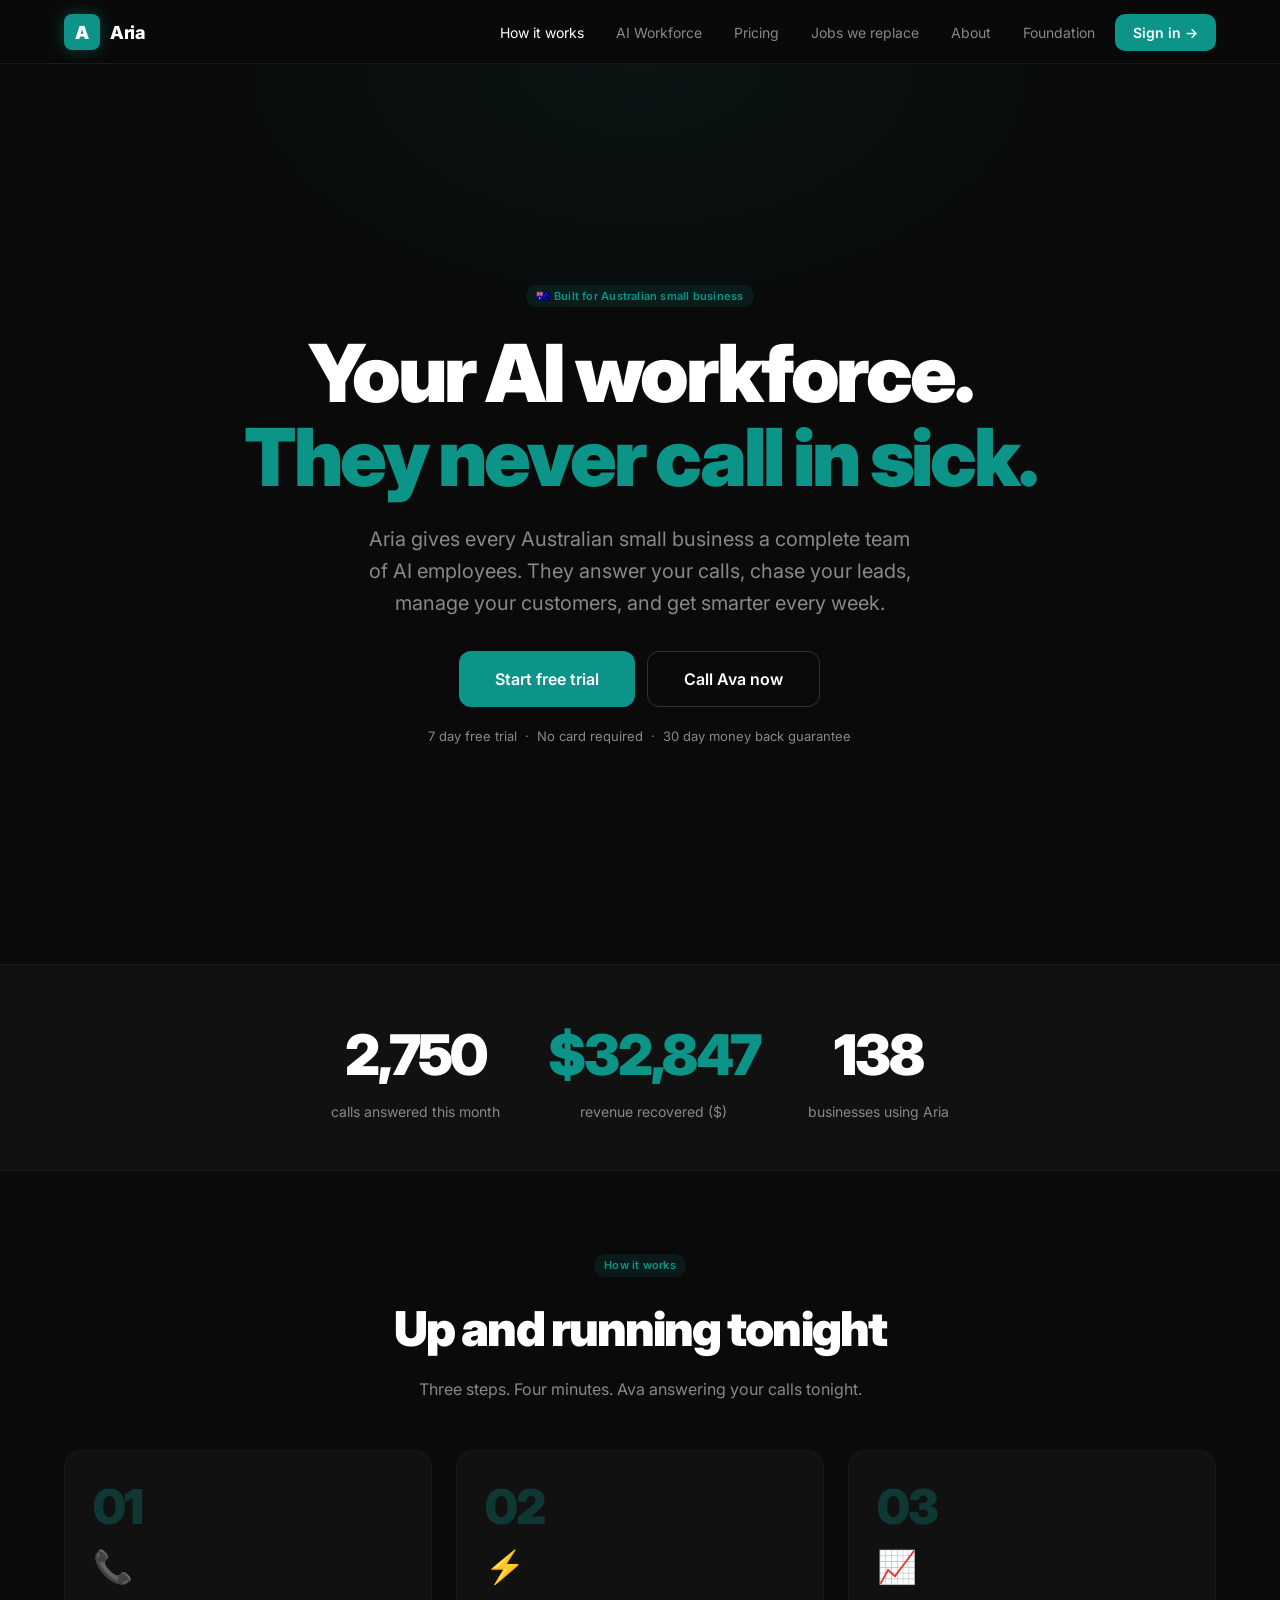
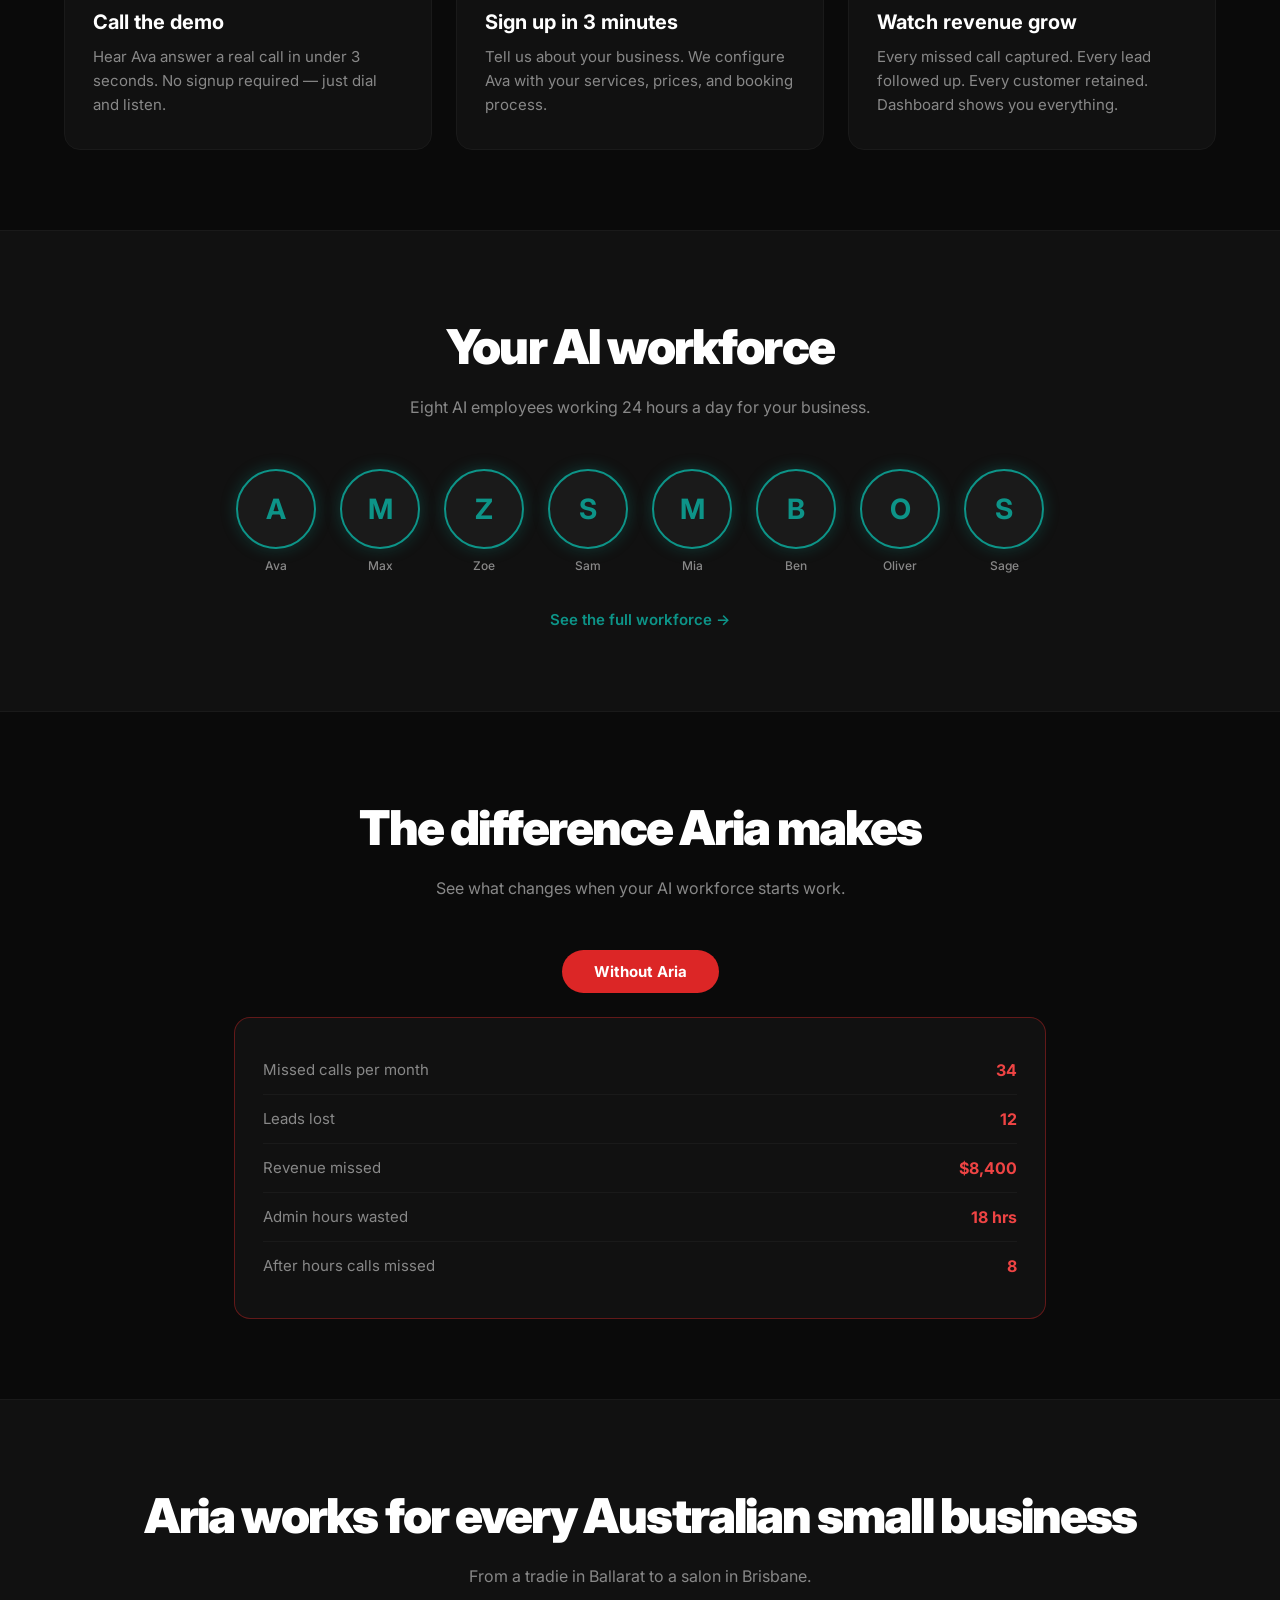
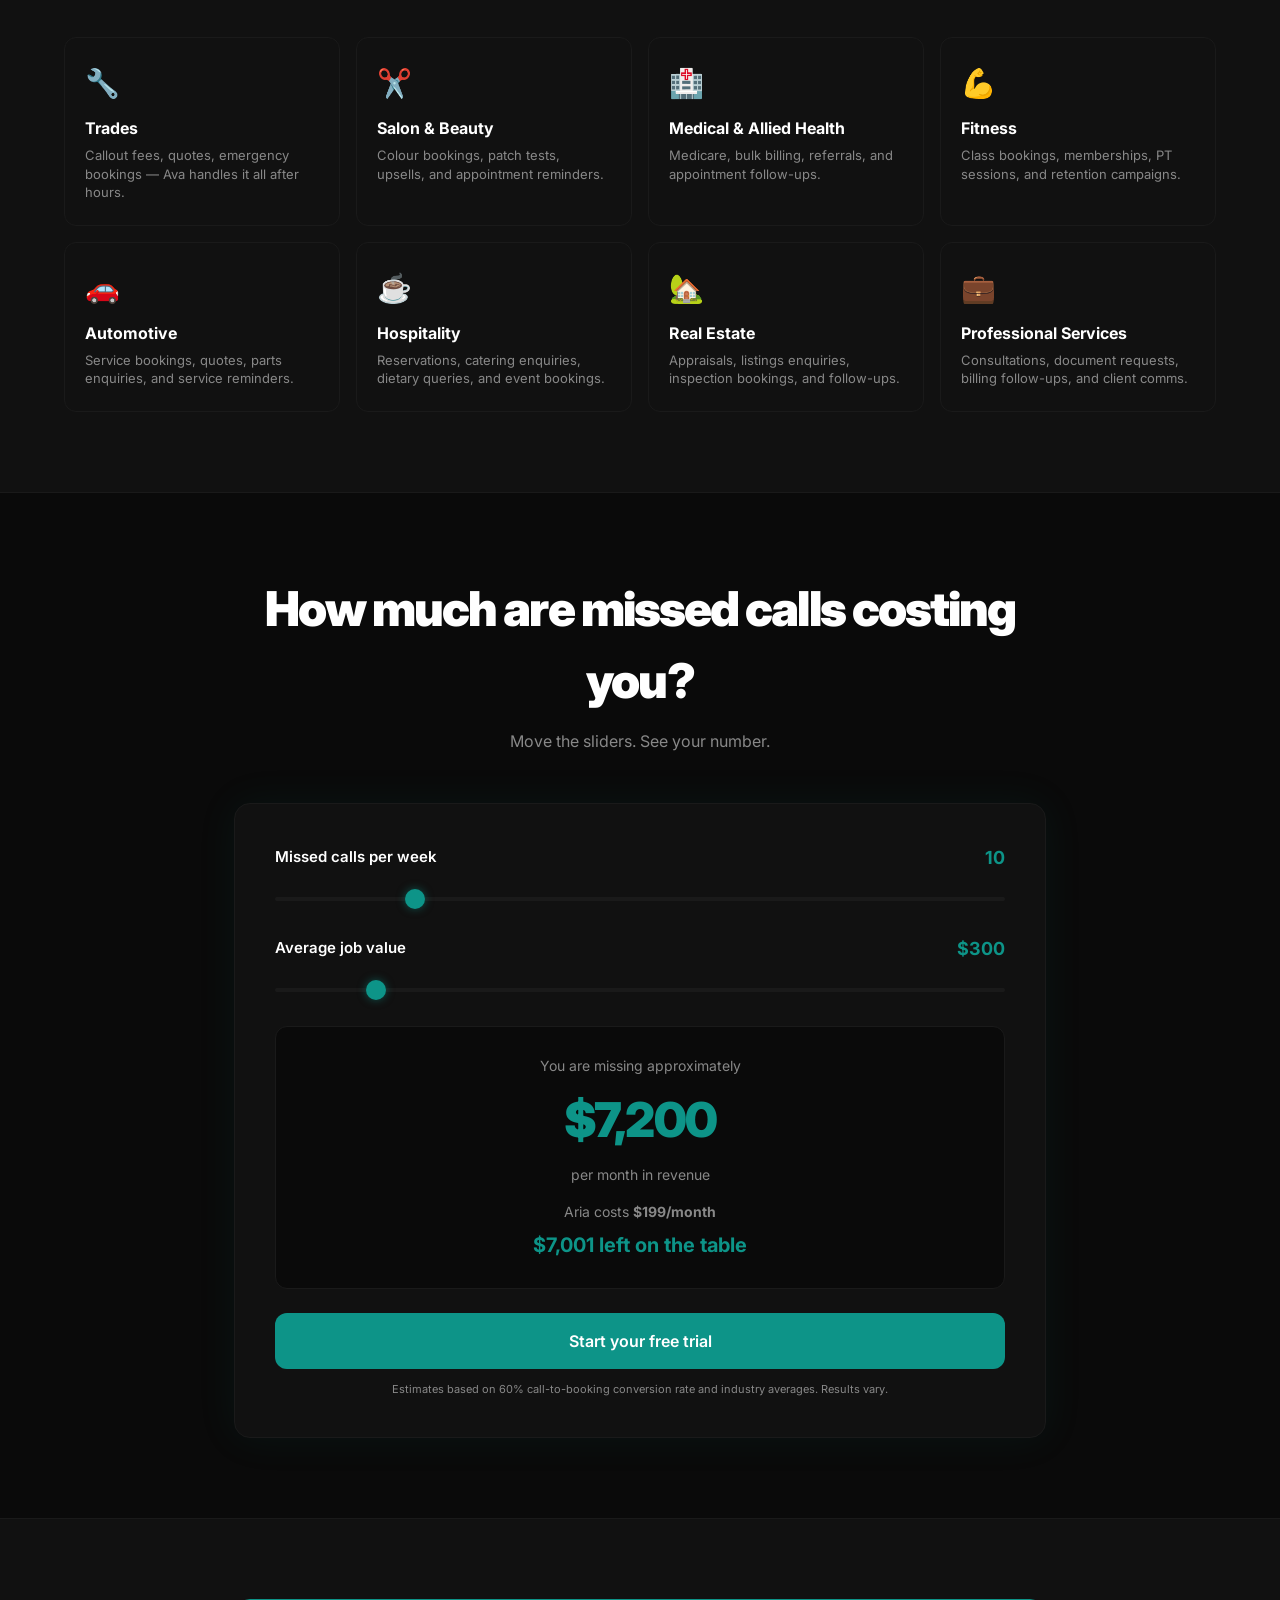
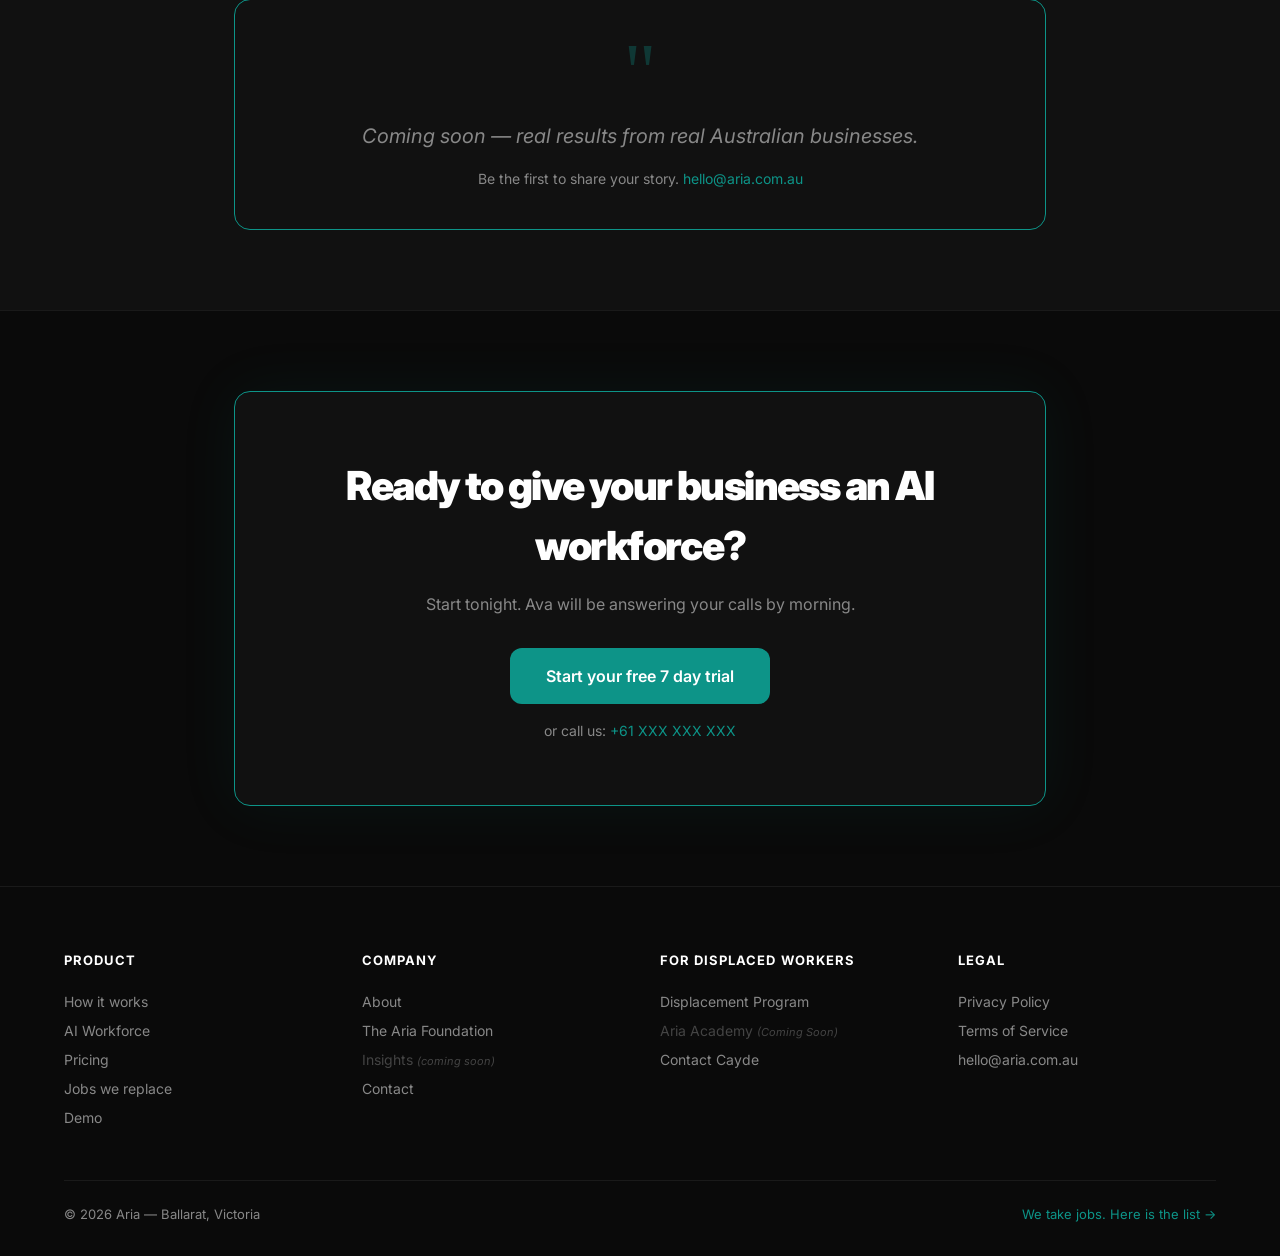
==== index.html @ 2cefcb73 "Complete Aria marketing website — 7 pages" ====
<!DOCTYPE html>
<html lang="en">
<head>
  <meta charset="UTF-8">
  <meta name="viewport" content="width=device-width, initial-scale=1.0">
  <title>Aria — Your AI Workforce | Australian Small Business</title>
  <meta name="description" content="Aria gives every Australian small business a complete team of AI employees. Ava answers your calls 24/7. Max follows up your leads. From $199/month.">
  <meta property="og:title" content="Aria — Your AI Workforce">
  <meta property="og:description" content="Every Australian small business deserves an AI workforce. Start tonight.">
  <meta property="og:type" content="website">
  <meta property="og:url" content="https://aria.com.au">
  <link rel="canonical" href="https://aria.com.au">
  <link rel="preconnect" href="https://fonts.googleapis.com">
  <link rel="preconnect" href="https://fonts.gstatic.com" crossorigin>
  <link href="https://fonts.googleapis.com/css2?family=Inter:wght@400;500;600;700;800;900&display=swap" rel="stylesheet">
  <link rel="stylesheet" href="css/styles.css">
  <link rel="stylesheet" href="css/animations.css">
</head>
<body>
<script src="js/nav.js"></script>

<main style="padding-top: 64px;">

  <!-- HERO -->
  <section class="hero-section" aria-label="Hero">
    <div class="container">
      <div class="hero-content">
        <div class="fade-up">
          <span class="badge badge-teal hero-badge">🇦🇺 Built for Australian small business</span>
        </div>
        <h1 class="hero-headline fade-up delay-100">
          Your AI workforce.<br>
          <span class="text-teal">They never call in sick.</span>
        </h1>
        <p class="hero-sub fade-up delay-200">
          Aria gives every Australian small business a complete team of AI employees. They answer your calls, chase your leads, manage your customers, and get smarter every week.
        </p>
        <div class="hero-actions fade-up delay-300">
          <a href="https://app.aria.com.au/login" class="btn-primary btn-lg">Start free trial</a>
          <button class="btn-secondary btn-lg" id="demo-modal-btn" aria-haspopup="dialog">Call Ava now</button>
        </div>
        <p class="hero-guarantee fade-up delay-400">
          7 day free trial &nbsp;·&nbsp; No card required &nbsp;·&nbsp; 30 day money back guarantee
        </p>
      </div>
    </div>
  </section>

  <!-- DEMO MODAL -->
  <div class="modal-overlay" id="demo-modal" aria-hidden="true" role="dialog" aria-modal="true" aria-labelledby="modal-title">
    <div class="modal-box">
      <button class="modal-close" id="demo-modal-close" aria-label="Close demo modal">×</button>
      <p class="modal-label" id="modal-title">Call this number right now</p>
      <div class="modal-number">+61 XXX XXX XXX</div>
      <p class="modal-desc">Pretend you want to book a job. This is a real AI receptionist answering in under 3 seconds.</p>
    </div>
  </div>

  <!-- LIVE STATS -->
  <section class="section-sm" aria-label="Live statistics" style="background: var(--card); border-top: 1px solid var(--border); border-bottom: 1px solid var(--border);">
    <div class="container">
      <div class="stats-row">
        <div class="stat-item fade-up">
          <span class="stat-number" data-count="2847" aria-label="2,847 calls answered this month">0</span>
          <span class="stat-label">calls answered this month</span>
        </div>
        <div class="stat-item fade-up delay-100">
          <span class="stat-number stat-number--teal" data-count="34000" aria-label="$34,000 revenue recovered">0</span>
          <span class="stat-label">revenue recovered ($)</span>
        </div>
        <div class="stat-item fade-up delay-200">
          <span class="stat-number" data-count="143" aria-label="143 businesses using Aria">0</span>
          <span class="stat-label">businesses using Aria</span>
        </div>
      </div>
    </div>
  </section>

  <!-- HOW IT WORKS -->
  <section class="section" id="how-it-works" aria-label="How it works">
    <div class="container">
      <div class="section-header fade-up">
        <span class="badge badge-teal" style="margin-bottom:16px;">How it works</span>
        <h2 class="section-title">Up and running tonight</h2>
        <p class="section-sub">Three steps. Four minutes. Ava answering your calls tonight.</p>
      </div>
      <div class="steps-grid">
        <div class="step-card fade-up">
          <div class="step-number" aria-hidden="true">01</div>
          <div class="step-icon" aria-hidden="true">📞</div>
          <h3 class="step-title">Call the demo</h3>
          <p class="step-desc">Hear Ava answer a real call in under 3 seconds. No signup required — just dial and listen.</p>
        </div>
        <div class="step-card fade-up delay-100">
          <div class="step-number" aria-hidden="true">02</div>
          <div class="step-icon" aria-hidden="true">⚡</div>
          <h3 class="step-title">Sign up in 3 minutes</h3>
          <p class="step-desc">Tell us about your business. We configure Ava with your services, prices, and booking process.</p>
        </div>
        <div class="step-card fade-up delay-200">
          <div class="step-number" aria-hidden="true">03</div>
          <div class="step-icon" aria-hidden="true">📈</div>
          <h3 class="step-title">Watch revenue grow</h3>
          <p class="step-desc">Every missed call captured. Every lead followed up. Every customer retained. Dashboard shows you everything.</p>
        </div>
      </div>
    </div>
  </section>

  <!-- MEET THE TEAM -->
  <section class="section" aria-label="Meet the AI workforce" style="background: var(--card); border-top: 1px solid var(--border); border-bottom: 1px solid var(--border);">
    <div class="container">
      <div class="section-header fade-up">
        <h2 class="section-title">Your AI workforce</h2>
        <p class="section-sub">Eight AI employees working 24 hours a day for your business.</p>
      </div>
      <div class="team-preview fade-up delay-100" role="list">
        <a href="workforce.html" class="emp-preview-item" title="Ava — AI Receptionist" role="listitem">
          <div class="emp-preview-ring">
            <img src="assets/employees/Ava.png" alt="Ava, AI Receptionist" loading="lazy" onerror="this.style.display='none';this.nextElementSibling.style.display='flex'">
            <div class="emp-preview-fallback" style="display:none" aria-hidden="true">A</div>
          </div>
          <span class="emp-preview-name">Ava</span>
        </a>
        <a href="workforce.html" class="emp-preview-item" title="Max — AI Sales Rep" role="listitem">
          <div class="emp-preview-ring">
            <img src="assets/employees/Max.webp" alt="Max, AI Sales Representative" loading="lazy" onerror="this.style.display='none';this.nextElementSibling.style.display='flex'">
            <div class="emp-preview-fallback" style="display:none" aria-hidden="true">M</div>
          </div>
          <span class="emp-preview-name">Max</span>
        </a>
        <a href="workforce.html" class="emp-preview-item" title="Zoe — AI Marketing Assistant" role="listitem">
          <div class="emp-preview-ring">
            <img src="assets/employees/Zoe.webp" alt="Zoe, AI Marketing Assistant" loading="lazy" onerror="this.style.display='none';this.nextElementSibling.style.display='flex'">
            <div class="emp-preview-fallback" style="display:none" aria-hidden="true">Z</div>
          </div>
          <span class="emp-preview-name">Zoe</span>
        </a>
        <a href="workforce.html" class="emp-preview-item" title="Sam — AI Operations Manager" role="listitem">
          <div class="emp-preview-ring">
            <img src="assets/employees/Sam.webp" alt="Sam, AI Operations Manager" loading="lazy" onerror="this.style.display='none';this.nextElementSibling.style.display='flex'">
            <div class="emp-preview-fallback" style="display:none" aria-hidden="true">S</div>
          </div>
          <span class="emp-preview-name">Sam</span>
        </a>
        <a href="workforce.html" class="emp-preview-item" title="Mia — AI Customer Success Manager" role="listitem">
          <div class="emp-preview-ring">
            <img src="assets/employees/Mia.webp" alt="Mia, AI Customer Success Manager" loading="lazy" onerror="this.style.display='none';this.nextElementSibling.style.display='flex'">
            <div class="emp-preview-fallback" style="display:none" aria-hidden="true">M</div>
          </div>
          <span class="emp-preview-name">Mia</span>
        </a>
        <a href="workforce.html" class="emp-preview-item" title="Ben — AI Bookkeeper" role="listitem">
          <div class="emp-preview-ring">
            <img src="assets/employees/Ben.png" alt="Ben, AI Bookkeeper" loading="lazy" onerror="this.style.display='none';this.nextElementSibling.style.display='flex'">
            <div class="emp-preview-fallback" style="display:none" aria-hidden="true">B</div>
          </div>
          <span class="emp-preview-name">Ben</span>
        </a>
        <a href="workforce.html" class="emp-preview-item" title="Oliver — AI Business Onboarder" role="listitem">
          <div class="emp-preview-ring">
            <img src="assets/employees/Oliver.png" alt="Oliver, AI Business Onboarder" loading="lazy" onerror="this.style.display='none';this.nextElementSibling.style.display='flex'">
            <div class="emp-preview-fallback" style="display:none" aria-hidden="true">O</div>
          </div>
          <span class="emp-preview-name">Oliver</span>
        </a>
        <a href="workforce.html" class="emp-preview-item" title="Sage — AI Co-Founder" role="listitem">
          <div class="emp-preview-ring">
            <img src="assets/employees/Sage.png" alt="Sage, AI Co-Founder" loading="lazy" onerror="this.style.display='none';this.nextElementSibling.style.display='flex'">
            <div class="emp-preview-fallback" style="display:none" aria-hidden="true">S</div>
          </div>
          <span class="emp-preview-name">Sage</span>
        </a>
      </div>
      <div style="text-align:center; margin-top:32px;" class="fade-up delay-200">
        <a href="workforce.html" class="text-teal" style="font-size:15px; font-weight:600;">See the full workforce →</a>
      </div>
    </div>
  </section>

  <!-- BEFORE / AFTER TOGGLE -->
  <section class="section" aria-label="The difference Aria makes">
    <div class="container container-sm">
      <div class="section-header fade-up">
        <h2 class="section-title">The difference Aria makes</h2>
        <p class="section-sub">See what changes when your AI workforce starts work.</p>
      </div>
      <div class="toggle-wrapper fade-up delay-100">
        <button id="toggle-btn" class="toggle-switch-btn" style="background:#dc2626;" aria-label="Currently showing: Without Aria. Click to toggle.">Without Aria</button>
        <div id="toggle-without" class="toggle-card toggle-card--red" role="region" aria-label="Business metrics without Aria">
          <div class="toggle-row"><span>Missed calls per month</span><span class="toggle-val bad">34</span></div>
          <div class="toggle-row"><span>Leads lost</span><span class="toggle-val bad">12</span></div>
          <div class="toggle-row"><span>Revenue missed</span><span class="toggle-val bad">$8,400</span></div>
          <div class="toggle-row"><span>Admin hours wasted</span><span class="toggle-val bad">18 hrs</span></div>
          <div class="toggle-row"><span>After hours calls missed</span><span class="toggle-val bad">8</span></div>
        </div>
        <div id="toggle-with" class="toggle-card toggle-card--teal" style="display:none;" role="region" aria-label="Business metrics with Aria">
          <div class="toggle-row"><span>Calls answered</span><span class="toggle-val good">34 of 34</span></div>
          <div class="toggle-row"><span>Leads followed up</span><span class="toggle-val good">12 of 12</span></div>
          <div class="toggle-row"><span>Revenue recovered</span><span class="toggle-val good">$8,400</span></div>
          <div class="toggle-row"><span>Admin automated</span><span class="toggle-val good">18 hrs</span></div>
          <div class="toggle-row"><span>After hours answered</span><span class="toggle-val good">8 of 8</span></div>
        </div>
      </div>
    </div>
  </section>

  <!-- INDUSTRIES -->
  <section class="section" aria-label="Industries Aria serves" style="background: var(--card); border-top: 1px solid var(--border); border-bottom: 1px solid var(--border);">
    <div class="container">
      <div class="section-header fade-up">
        <h2 class="section-title">Aria works for every Australian small business</h2>
        <p class="section-sub">From a tradie in Ballarat to a salon in Brisbane.</p>
      </div>
      <div class="industries-grid">
        <div class="industry-card fade-up">
          <div class="industry-icon" aria-hidden="true">🔧</div>
          <div class="industry-name">Trades</div>
          <div class="industry-desc">Callout fees, quotes, emergency bookings — Ava handles it all after hours.</div>
        </div>
        <div class="industry-card fade-up delay-100">
          <div class="industry-icon" aria-hidden="true">✂️</div>
          <div class="industry-name">Salon &amp; Beauty</div>
          <div class="industry-desc">Colour bookings, patch tests, upsells, and appointment reminders.</div>
        </div>
        <div class="industry-card fade-up delay-200">
          <div class="industry-icon" aria-hidden="true">🏥</div>
          <div class="industry-name">Medical &amp; Allied Health</div>
          <div class="industry-desc">Medicare, bulk billing, referrals, and appointment follow-ups.</div>
        </div>
        <div class="industry-card fade-up delay-300">
          <div class="industry-icon" aria-hidden="true">💪</div>
          <div class="industry-name">Fitness</div>
          <div class="industry-desc">Class bookings, memberships, PT sessions, and retention campaigns.</div>
        </div>
        <div class="industry-card fade-up">
          <div class="industry-icon" aria-hidden="true">🚗</div>
          <div class="industry-name">Automotive</div>
          <div class="industry-desc">Service bookings, quotes, parts enquiries, and service reminders.</div>
        </div>
        <div class="industry-card fade-up delay-100">
          <div class="industry-icon" aria-hidden="true">☕</div>
          <div class="industry-name">Hospitality</div>
          <div class="industry-desc">Reservations, catering enquiries, dietary queries, and event bookings.</div>
        </div>
        <div class="industry-card fade-up delay-200">
          <div class="industry-icon" aria-hidden="true">🏡</div>
          <div class="industry-name">Real Estate</div>
          <div class="industry-desc">Appraisals, listings enquiries, inspection bookings, and follow-ups.</div>
        </div>
        <div class="industry-card fade-up delay-300">
          <div class="industry-icon" aria-hidden="true">💼</div>
          <div class="industry-name">Professional Services</div>
          <div class="industry-desc">Consultations, document requests, billing follow-ups, and client comms.</div>
        </div>
      </div>
    </div>
  </section>

  <!-- ROI CALCULATOR -->
  <section class="section" id="demo" aria-label="ROI Calculator">
    <div class="container container-sm">
      <div class="section-header fade-up">
        <h2 class="section-title">How much are missed calls costing you?</h2>
        <p class="section-sub">Move the sliders. See your number.</p>
      </div>
      <div class="card card-glow fade-up delay-100" style="padding:40px;">
        <div class="calc-field">
          <div class="calc-label-row">
            <label for="calc-calls">Missed calls per week</label>
            <span class="calc-val-display text-teal" id="calc-calls-val" aria-live="polite">10</span>
          </div>
          <input type="range" id="calc-calls" min="1" max="50" value="10" class="calc-slider" aria-label="Missed calls per week">
        </div>
        <div class="calc-field">
          <div class="calc-label-row">
            <label for="calc-value">Average job value</label>
            <span class="calc-val-display text-teal" id="calc-value-val" aria-live="polite">$300</span>
          </div>
          <input type="range" id="calc-value" min="50" max="2000" value="300" step="50" class="calc-slider" aria-label="Average job value in dollars">
        </div>
        <div class="calc-result" id="calc-result" aria-live="polite" aria-atomic="true">
          <p class="calc-result-label">You are missing approximately</p>
          <p class="calc-result-number" id="calc-missed">$7,200</p>
          <p class="calc-result-label">per month in revenue</p>
          <div class="calc-comparison">
            <span>Aria costs <strong>$199/month</strong></span>
            <span class="text-teal" style="font-weight:700;font-size:20px;" id="calc-diff">$7,001 left on the table</span>
          </div>
        </div>
        <a href="https://app.aria.com.au/login" class="btn-primary btn-lg" style="width:100%;text-align:center;margin-top:24px;display:block;">Start your free trial</a>
        <p style="color:var(--muted);font-size:11px;margin-top:12px;text-align:center;">Estimates based on 60% call-to-booking conversion rate and industry averages. Results vary.</p>
      </div>
    </div>
  </section>

  <!-- TESTIMONIAL -->
  <section class="section" aria-label="Customer testimonials" style="background: var(--card); border-top: 1px solid var(--border); border-bottom: 1px solid var(--border);">
    <div class="container container-sm">
      <div class="testimonial-card fade-up">
        <div class="testimonial-quote" aria-hidden="true">"</div>
        <p class="testimonial-text">Coming soon — real results from real Australian businesses.</p>
        <p class="testimonial-attribution">Be the first to share your story. <a href="mailto:hello@aria.com.au" class="text-teal">hello@aria.com.au</a></p>
      </div>
    </div>
  </section>

  <!-- FINAL CTA -->
  <section class="section" aria-label="Get started">
    <div class="container container-sm">
      <div class="cta-card fade-up">
        <h2 class="cta-title">Ready to give your business an AI workforce?</h2>
        <p class="cta-sub">Start tonight. Ava will be answering your calls by morning.</p>
        <a href="https://app.aria.com.au/login" class="btn-primary btn-lg" style="margin: 0 auto; display: inline-block;">Start your free 7 day trial</a>
        <p class="cta-phone">or call us: <a href="tel:+61XXXXXXXXX" class="text-teal">+61 XXX XXX XXX</a></p>
      </div>
    </div>
  </section>

</main>

<script src="js/footer.js"></script>
<script src="js/animations.js"></script>
<script src="js/toggle.js"></script>
<script src="js/calculator.js"></script>
<script>
  // Demo modal
  (function() {
    var modalBtn = document.getElementById('demo-modal-btn');
    var modal = document.getElementById('demo-modal');
    var modalClose = document.getElementById('demo-modal-close');
    if (!modalBtn) return;

    function openModal() {
      modal.classList.add('open');
      modal.setAttribute('aria-hidden', 'false');
      document.body.style.overflow = 'hidden';
      modalClose.focus();
    }
    function closeModal() {
      modal.classList.remove('open');
      modal.setAttribute('aria-hidden', 'true');
      document.body.style.overflow = '';
      modalBtn.focus();
    }

    modalBtn.addEventListener('click', openModal);
    modalClose.addEventListener('click', closeModal);
    modal.addEventListener('click', function(e) {
      if (e.target === modal) closeModal();
    });
    document.addEventListener('keydown', function(e) {
      if (e.key === 'Escape' && modal.classList.contains('open')) closeModal();
    });
  })();
</script>
</body>
</html>
---- css/styles.css ----
/* =============================================
   ARIA — Design System
   ============================================= */

:root {
  --bg: #0A0A0A;
  --card: #111111;
  --border: #1A1A1A;
  --text: #FFFFFF;
  --muted: #888888;
  --teal: #0D9488;
  --teal-hover: #0b8078;
  --amber: #D97706;
  --font: 'Inter', sans-serif;
}

/* =============================================
   RESET
   ============================================= */
*, *::before, *::after {
  box-sizing: border-box;
  margin: 0;
  padding: 0;
}
html { scroll-behavior: smooth; }
body {
  background: var(--bg);
  color: var(--text);
  font-family: var(--font);
  line-height: 1.5;
  -webkit-font-smoothing: antialiased;
}
img { max-width: 100%; display: block; }
a { color: inherit; text-decoration: none; }
button { cursor: pointer; font-family: inherit; }
ul { list-style: none; }

/* =============================================
   LAYOUT
   ============================================= */
.container {
  max-width: 1200px;
  margin: 0 auto;
  padding: 0 24px;
}
.container-sm {
  max-width: 860px;
  margin: 0 auto;
  padding: 0 24px;
}
.section { padding: 80px 0; }
.section-sm { padding: 48px 0; }

/* =============================================
   BUTTONS
   ============================================= */
.btn-primary {
  display: inline-flex;
  align-items: center;
  justify-content: center;
  background: var(--teal);
  color: white;
  font-size: 14px;
  font-weight: 600;
  padding: 12px 28px;
  border-radius: 10px;
  border: none;
  transition: background 200ms, transform 200ms;
  cursor: pointer;
}
.btn-primary:hover {
  background: var(--teal-hover);
  transform: scale(1.02);
}
.btn-secondary {
  display: inline-flex;
  align-items: center;
  justify-content: center;
  background: transparent;
  color: white;
  font-size: 14px;
  font-weight: 600;
  padding: 12px 28px;
  border-radius: 10px;
  border: 1px solid #333;
  transition: border-color 200ms, color 200ms;
  cursor: pointer;
}
.btn-secondary:hover {
  border-color: var(--teal);
  color: var(--teal);
}
.btn-lg {
  font-size: 16px;
  padding: 16px 36px;
  border-radius: 12px;
}

/* =============================================
   CARDS
   ============================================= */
.card {
  background: var(--card);
  border: 1px solid var(--border);
  border-radius: 16px;
  padding: 28px 24px;
  transition: border-color 300ms;
}
.card:hover { border-color: var(--teal); }
.card-glow {
  background: var(--card);
  border: 1px solid var(--border);
  border-radius: 16px;
  padding: 28px 24px;
  box-shadow: 0 0 40px rgba(13,148,136,0.08);
}

/* =============================================
   BADGES
   ============================================= */
.badge {
  display: inline-flex;
  align-items: center;
  font-size: 11px;
  font-weight: 600;
  padding: 3px 10px;
  border-radius: 100px;
  letter-spacing: 0.02em;
}
.badge-teal {
  background: rgba(13,148,136,0.12);
  color: var(--teal);
}
.badge-amber {
  background: rgba(217,119,6,0.12);
  color: var(--amber);
}
.badge-green {
  background: rgba(16,185,129,0.12);
  color: #10b981;
}
.badge-grey {
  background: rgba(80,80,80,0.15);
  color: #666;
}

/* =============================================
   TYPOGRAPHY UTILITIES
   ============================================= */
.text-muted { color: #888888; }
.text-teal { color: var(--teal); }
.text-amber { color: var(--amber); }
.text-sm { font-size: 13px; }
.text-xs { font-size: 11px; }

/* =============================================
   GRIDS
   ============================================= */
.grid-2 { display: grid; grid-template-columns: repeat(auto-fill, minmax(340px, 1fr)); gap: 16px; }
.grid-3 { display: grid; grid-template-columns: repeat(auto-fill, minmax(260px, 1fr)); gap: 16px; }
.grid-4 { display: grid; grid-template-columns: repeat(auto-fill, minmax(220px, 1fr)); gap: 16px; }

/* =============================================
   NAVIGATION
   ============================================= */
#site-nav {
  position: fixed;
  top: 0;
  left: 0;
  right: 0;
  height: 64px;
  background: rgba(10,10,10,0.85);
  backdrop-filter: blur(12px);
  -webkit-backdrop-filter: blur(12px);
  border-bottom: 1px solid var(--border);
  z-index: 1000;
}
.nav-inner {
  display: flex;
  align-items: center;
  justify-content: space-between;
  height: 64px;
}
.nav-logo {
  display: flex;
  align-items: center;
  gap: 10px;
}
.nav-logo-icon {
  width: 36px;
  height: 36px;
  border-radius: 8px;
  background: var(--teal);
  color: white;
  font-weight: 900;
  font-size: 18px;
  display: flex;
  align-items: center;
  justify-content: center;
  box-shadow: 0 0 16px rgba(13,148,136,0.4);
  flex-shrink: 0;
}
.nav-logo-text {
  font-size: 18px;
  font-weight: 800;
  color: white;
  letter-spacing: -0.02em;
}
.nav-links {
  display: flex;
  align-items: center;
  gap: 8px;
}
.nav-link {
  color: var(--muted);
  font-size: 14px;
  padding: 8px 12px;
  border-radius: 8px;
  transition: color 200ms;
}
.nav-link:hover,
.nav-link.active { color: white; }
.nav-hamburger {
  display: none;
  flex-direction: column;
  gap: 5px;
  background: none;
  border: none;
  padding: 8px;
  width: 44px;
  height: 44px;
  align-items: center;
  justify-content: center;
}
.nav-hamburger span {
  display: block;
  width: 22px;
  height: 2px;
  background: white;
  border-radius: 2px;
  transition: 300ms;
}
.nav-mobile-overlay {
  position: fixed;
  inset: 0;
  background: #0A0A0A;
  z-index: 1001;
  transform: translateX(100%);
  transition: transform 300ms ease;
  display: flex;
  flex-direction: column;
  padding: 80px 32px 40px;
}
.nav-mobile-overlay.open { transform: translateX(0); }
.nav-mobile-close {
  position: absolute;
  top: 16px;
  right: 16px;
  background: none;
  border: none;
  color: white;
  font-size: 32px;
  width: 44px;
  height: 44px;
  display: flex;
  align-items: center;
  justify-content: center;
  cursor: pointer;
}
.nav-mobile-links {
  display: flex;
  flex-direction: column;
  gap: 8px;
}
.nav-mobile-link {
  color: white;
  font-size: 24px;
  font-weight: 600;
  padding: 12px 0;
  border-bottom: 1px solid var(--border);
  display: block;
}

@media (max-width: 768px) {
  .nav-links { display: none; }
  .nav-hamburger { display: flex; }
}

/* =============================================
   HERO
   ============================================= */
.hero-section {
  min-height: 100vh;
  display: flex;
  align-items: center;
  padding: 80px 0;
  position: relative;
}
.hero-section::before {
  content: '';
  position: absolute;
  inset: 0;
  background: radial-gradient(ellipse 60% 50% at 50% 0%, rgba(13,148,136,0.08) 0%, transparent 70%);
  pointer-events: none;
}
.hero-content {
  text-align: center;
  max-width: 800px;
  margin: 0 auto;
}
.hero-badge {
  margin-bottom: 24px;
  display: inline-flex;
}
.hero-headline {
  font-size: clamp(40px, 7vw, 80px);
  font-weight: 900;
  letter-spacing: -0.04em;
  line-height: 1.05;
  margin-bottom: 24px;
}
.hero-sub {
  font-size: clamp(16px, 2vw, 20px);
  color: var(--muted);
  max-width: 560px;
  margin: 0 auto 32px;
  line-height: 1.6;
}
.hero-actions {
  display: flex;
  gap: 12px;
  justify-content: center;
  flex-wrap: wrap;
  margin-bottom: 20px;
}
.hero-guarantee {
  color: var(--muted);
  font-size: 13px;
}

/* =============================================
   STATS
   ============================================= */
.stats-row {
  display: flex;
  justify-content: center;
  gap: 48px;
  flex-wrap: wrap;
  text-align: center;
}
.stat-item {
  display: flex;
  flex-direction: column;
  gap: 4px;
}
.stat-number {
  font-size: clamp(32px, 5vw, 56px);
  font-weight: 900;
  letter-spacing: -0.04em;
  color: white;
}
.stat-number--teal { color: var(--teal); }
.stat-number--teal::before { content: '$'; }
.stat-label {
  color: var(--muted);
  font-size: 14px;
}

/* =============================================
   SECTION HEADER
   ============================================= */
.section-header {
  text-align: center;
  margin-bottom: 48px;
}
.section-title {
  font-size: clamp(28px, 4vw, 48px);
  font-weight: 900;
  letter-spacing: -0.04em;
  margin-bottom: 12px;
}
.section-sub {
  color: var(--muted);
  font-size: 16px;
  max-width: 480px;
  margin: 0 auto;
  line-height: 1.6;
}

/* =============================================
   HOW IT WORKS — STEPS
   ============================================= */
.steps-grid {
  display: grid;
  grid-template-columns: repeat(auto-fill, minmax(280px, 1fr));
  gap: 24px;
}
.step-card {
  background: var(--card);
  border: 1px solid var(--border);
  border-radius: 16px;
  padding: 32px 28px;
  transition: border-color 300ms, transform 300ms;
}
.step-card:hover {
  border-color: var(--teal);
  transform: translateY(-4px);
}
.step-number {
  font-size: 48px;
  font-weight: 900;
  color: var(--teal);
  opacity: 0.3;
  letter-spacing: -0.04em;
  line-height: 1;
  margin-bottom: 12px;
}
.step-icon { font-size: 32px; margin-bottom: 16px; }
.step-title { font-size: 20px; font-weight: 700; margin-bottom: 8px; }
.step-desc { color: var(--muted); font-size: 15px; line-height: 1.6; }

/* =============================================
   TEAM PREVIEW
   ============================================= */
.team-preview {
  display: flex;
  justify-content: center;
  flex-wrap: wrap;
  gap: 24px;
}
.emp-preview-item {
  display: flex;
  flex-direction: column;
  align-items: center;
  gap: 8px;
  text-decoration: none;
  transition: transform 200ms;
}
.emp-preview-item:hover { transform: scale(1.08); }
.emp-preview-ring {
  width: 80px;
  height: 80px;
  border-radius: 50%;
  overflow: hidden;
  border: 2px solid var(--teal);
  box-shadow: 0 0 16px rgba(13,148,136,0.3);
  background: #1A1A1A;
  position: relative;
}
.emp-preview-ring img {
  width: 100%;
  height: 100%;
  object-fit: cover;
}
.emp-preview-fallback {
  width: 100%;
  height: 100%;
  display: flex;
  align-items: center;
  justify-content: center;
  font-size: 28px;
  font-weight: 700;
  color: var(--teal);
}
.emp-preview-name {
  color: var(--muted);
  font-size: 12px;
  font-weight: 500;
}

/* =============================================
   TOGGLE (Before/After)
   ============================================= */
.toggle-wrapper {
  display: flex;
  flex-direction: column;
  align-items: center;
  gap: 24px;
}
.toggle-switch-btn {
  padding: 12px 32px;
  border: none;
  border-radius: 100px;
  color: white;
  font-size: 15px;
  font-weight: 700;
  cursor: pointer;
  transition: background 300ms, transform 200ms;
}
.toggle-switch-btn:hover { transform: scale(1.02); }
.toggle-card {
  width: 100%;
  background: var(--card);
  border-radius: 16px;
  padding: 28px;
}
.toggle-card--red { border: 1px solid rgba(220,38,38,0.4); }
.toggle-card--teal { border: 1px solid rgba(13,148,136,0.4); }
.toggle-row {
  display: flex;
  justify-content: space-between;
  align-items: center;
  padding: 12px 0;
  border-bottom: 1px solid var(--border);
  font-size: 15px;
  color: var(--muted);
}
.toggle-row:last-child { border-bottom: none; }
.toggle-val { font-weight: 700; font-size: 16px; }
.toggle-val.bad { color: #ef4444; }
.toggle-val.good { color: #10b981; }

/* =============================================
   INDUSTRIES
   ============================================= */
.industries-grid {
  display: grid;
  grid-template-columns: repeat(auto-fill, minmax(220px, 1fr));
  gap: 16px;
}
.industry-card {
  background: var(--card);
  border: 1px solid var(--border);
  border-radius: 12px;
  padding: 24px 20px;
  transition: border-color 300ms, transform 300ms;
  cursor: default;
}
.industry-card:hover {
  border-color: var(--teal);
  transform: translateY(-2px);
}
.industry-icon { font-size: 28px; margin-bottom: 12px; }
.industry-name { font-size: 16px; font-weight: 700; margin-bottom: 6px; }
.industry-desc { color: var(--muted); font-size: 13px; line-height: 1.4; }

/* =============================================
   ROI CALCULATOR
   ============================================= */
.calc-field { margin-bottom: 28px; }
.calc-label-row {
  display: flex;
  justify-content: space-between;
  align-items: center;
  margin-bottom: 12px;
  font-size: 15px;
  font-weight: 600;
}
.calc-val-display { font-size: 18px; font-weight: 700; }
.calc-slider {
  width: 100%;
  height: 4px;
  border-radius: 2px;
  background: var(--border);
  outline: none;
  -webkit-appearance: none;
  appearance: none;
  cursor: pointer;
}
.calc-slider::-webkit-slider-thumb {
  -webkit-appearance: none;
  width: 20px;
  height: 20px;
  border-radius: 50%;
  background: var(--teal);
  cursor: pointer;
  box-shadow: 0 0 8px rgba(13,148,136,0.5);
}
.calc-slider::-moz-range-thumb {
  width: 20px;
  height: 20px;
  border-radius: 50%;
  background: var(--teal);
  cursor: pointer;
  box-shadow: 0 0 8px rgba(13,148,136,0.5);
  border: none;
}
.calc-result {
  background: var(--bg);
  border-radius: 12px;
  padding: 28px;
  text-align: center;
  border: 1px solid var(--border);
  margin-top: 8px;
}
.calc-result-label { color: var(--muted); font-size: 14px; margin-bottom: 4px; }
.calc-result-number {
  font-size: 48px;
  font-weight: 900;
  color: var(--teal);
  letter-spacing: -0.04em;
  margin: 8px 0;
}
.calc-comparison {
  display: flex;
  flex-direction: column;
  gap: 8px;
  margin-top: 16px;
  font-size: 14px;
  color: var(--muted);
}

/* =============================================
   TESTIMONIAL
   ============================================= */
.testimonial-card {
  background: var(--card);
  border: 1px solid var(--teal);
  border-radius: 16px;
  padding: 40px;
  text-align: center;
  position: relative;
}
.testimonial-quote {
  font-size: 80px;
  color: var(--teal);
  opacity: 0.3;
  line-height: 0.8;
  margin-bottom: 16px;
  font-family: Georgia, serif;
}
.testimonial-text {
  font-size: 20px;
  font-style: italic;
  color: var(--muted);
  margin-bottom: 16px;
  line-height: 1.6;
}
.testimonial-attribution { color: var(--muted); font-size: 14px; }

/* =============================================
   FINAL CTA
   ============================================= */
.cta-card {
  background: var(--card);
  border: 1px solid var(--teal);
  border-radius: 16px;
  padding: 64px 40px;
  text-align: center;
  box-shadow: 0 0 60px rgba(13,148,136,0.08);
}
.cta-title {
  font-size: clamp(24px, 4vw, 40px);
  font-weight: 900;
  letter-spacing: -0.04em;
  margin-bottom: 16px;
}
.cta-sub { color: var(--muted); font-size: 16px; margin-bottom: 32px; }
.cta-phone { margin-top: 16px; color: var(--muted); font-size: 14px; }

/* =============================================
   MODAL
   ============================================= */
.modal-overlay {
  position: fixed;
  inset: 0;
  background: rgba(0,0,0,0.8);
  z-index: 2000;
  display: none;
  align-items: center;
  justify-content: center;
  padding: 24px;
}
.modal-overlay.open { display: flex; }
.modal-box {
  background: var(--card);
  border: 1px solid var(--border);
  border-radius: 20px;
  padding: 40px;
  max-width: 400px;
  width: 100%;
  text-align: center;
  position: relative;
}
.modal-close {
  position: absolute;
  top: 16px;
  right: 16px;
  background: none;
  border: none;
  color: var(--muted);
  font-size: 24px;
  cursor: pointer;
  width: 36px;
  height: 36px;
  display: flex;
  align-items: center;
  justify-content: center;
  border-radius: 6px;
  transition: color 200ms;
}
.modal-close:hover { color: white; }
.modal-label {
  color: var(--muted);
  font-size: 13px;
  margin-bottom: 12px;
  letter-spacing: 0.06em;
  text-transform: uppercase;
}
.modal-number {
  font-size: 36px;
  font-weight: 900;
  color: var(--teal);
  letter-spacing: -0.02em;
  margin-bottom: 16px;
}
.modal-desc { color: var(--muted); font-size: 14px; line-height: 1.6; }

/* =============================================
   EMPLOYEE CARDS (Workforce page)
   ============================================= */
.emp-card {
  background: var(--card);
  border-radius: 16px;
  padding: 24px 16px;
  display: flex;
  flex-direction: column;
  align-items: center;
  gap: 10px;
  transition: transform 200ms;
}
.emp-card:hover { transform: translateY(-2px); }
.emp-card--active {
  border: 1px solid var(--teal);
  box-shadow: 0 4px 24px rgba(13,148,136,0.1);
}
.emp-card--coming {
  border: 1px solid rgba(217,119,6,0.4);
  opacity: 0.85;
}
.emp-card--construction {
  border: 1px solid #2A2A2A;
  opacity: 0.5;
}
.emp-img-wrap {
  width: 96px;
  height: 96px;
  border-radius: 50%;
  overflow: hidden;
  background: #1A1A1A;
}
.emp-img-wrap--active {
  border: 2px solid var(--teal);
  box-shadow: 0 0 20px rgba(13,148,136,0.3);
}
.emp-img-wrap--coming { border: 2px solid var(--amber); }
.emp-img-wrap--construction { border: 2px solid #2A2A2A; filter: grayscale(30%); }
.emp-img-wrap img { width: 100%; height: 100%; object-fit: cover; }
.emp-img-fallback {
  width: 100%;
  height: 100%;
  display: flex;
  align-items: center;
  justify-content: center;
  font-size: 32px;
  font-weight: 700;
  color: var(--teal);
}
.emp-name { font-size: 16px; font-weight: 700; }
.emp-role { color: var(--muted); font-size: 12px; text-align: center; }
.emp-replaces {
  background: var(--bg);
  border-radius: 8px;
  padding: 10px 12px;
  width: 100%;
}
.emp-replaces-label {
  color: var(--muted);
  font-size: 10px;
  font-weight: 600;
  letter-spacing: 0.08em;
  text-transform: uppercase;
  margin-bottom: 2px;
}
.emp-replaces-val { color: var(--teal); font-size: 13px; font-weight: 600; }
.emp-bullets {
  width: 100%;
  display: flex;
  flex-direction: column;
  gap: 5px;
}
.emp-bullet {
  display: flex;
  align-items: flex-start;
  gap: 6px;
  font-size: 11px;
  color: var(--muted);
  line-height: 1.4;
}
.emp-bullet::before {
  content: '✓';
  color: var(--teal);
  flex-shrink: 0;
}
.emp-fns {
  width: 100%;
  display: flex;
  flex-direction: column;
  gap: 4px;
}
.emp-fn {
  display: flex;
  align-items: flex-start;
  gap: 6px;
  font-size: 11px;
  color: var(--muted);
  line-height: 1.4;
}
.emp-fn::before {
  content: '▸';
  color: var(--amber);
  flex-shrink: 0;
  font-size: 10px;
  margin-top: 1px;
}
.emp-grid {
  display: grid;
  grid-template-columns: repeat(auto-fill, minmax(160px, 1fr));
  gap: 12px;
}

/* =============================================
   DEPARTMENT TABS
   ============================================= */
.dept-tabs { margin-bottom: 32px; }
.tabs-nav {
  display: flex;
  overflow-x: auto;
  border-bottom: 1px solid var(--border);
  gap: 0;
  scrollbar-width: none;
  -ms-overflow-style: none;
}
.tabs-nav::-webkit-scrollbar { display: none; }
.tab-btn {
  background: none;
  border: none;
  color: var(--muted);
  font-size: 14px;
  font-weight: 500;
  padding: 12px 20px;
  white-space: nowrap;
  cursor: pointer;
  border-bottom: 2px solid transparent;
  margin-bottom: -1px;
  transition: color 200ms, border-color 200ms;
  font-family: inherit;
}
.tab-btn.active {
  color: white;
  border-bottom-color: var(--teal);
  font-weight: 700;
}
.tab-panel { transition: opacity 200ms; }

/* =============================================
   PRICING
   ============================================= */
.pricing-grid {
  display: grid;
  grid-template-columns: repeat(auto-fill, minmax(260px, 1fr));
  gap: 16px;
  align-items: start;
}
.pricing-card {
  background: var(--card);
  border: 1px solid var(--border);
  border-radius: 20px;
  padding: 32px 28px;
  display: flex;
  flex-direction: column;
  gap: 20px;
  transition: border-color 300ms, transform 300ms;
}
.pricing-card:hover {
  border-color: var(--teal);
  transform: translateY(-4px);
}
.pricing-card--featured {
  border-color: var(--teal);
  box-shadow: 0 0 40px rgba(13,148,136,0.12);
}
.pricing-name { font-size: 20px; font-weight: 800; }
.pricing-tagline { color: var(--muted); font-size: 14px; }
.pricing-price {
  font-size: 48px;
  font-weight: 900;
  letter-spacing: -0.04em;
  color: var(--teal);
}
.pricing-price span {
  font-size: 16px;
  color: var(--muted);
  font-weight: 400;
  letter-spacing: 0;
}
.pricing-features {
  display: flex;
  flex-direction: column;
  gap: 10px;
}
.pricing-feature {
  display: flex;
  align-items: flex-start;
  gap: 10px;
  font-size: 14px;
  color: var(--muted);
}
.pricing-feature::before {
  content: '✓';
  color: var(--teal);
  font-weight: 700;
  flex-shrink: 0;
}
.pricing-savings { font-size: 13px; color: #10b981; font-weight: 600; }
.pricing-cta { margin-top: auto; }

/* =============================================
   SALARY TABLE
   ============================================= */
.salary-table {
  width: 100%;
  border-collapse: collapse;
  font-size: 14px;
}
.salary-table th {
  text-align: left;
  padding: 12px 16px;
  border-bottom: 1px solid var(--border);
  color: var(--muted);
  font-size: 11px;
  font-weight: 600;
  text-transform: uppercase;
  letter-spacing: 0.08em;
}
.salary-table td { padding: 14px 16px; border-bottom: 1px solid var(--border); }
.salary-table tr:hover td { background: var(--card); }
.salary-table tr.total-row td {
  color: var(--teal);
  font-weight: 700;
  background: rgba(13,148,136,0.05);
  border-top: 1px solid var(--teal);
}

/* =============================================
   JOBS PAGE
   ============================================= */
.job-card {
  background: var(--card);
  border: 1px solid var(--border);
  border-radius: 16px;
  padding: 28px;
  transition: border-color 300ms;
}
.job-card:hover { border-color: var(--teal); }
.job-salary {
  font-size: 32px;
  font-weight: 900;
  color: var(--teal);
  letter-spacing: -0.04em;
  margin: 8px 0;
}
.job-replaced-by { color: var(--muted); font-size: 13px; }

/* =============================================
   ABOUT PAGE
   ============================================= */
.story-para { font-size: 18px; line-height: 1.7; color: var(--muted); margin-bottom: 20px; }
.story-para--highlight {
  font-size: 22px;
  font-weight: 700;
  color: white;
  line-height: 1.4;
  margin-bottom: 24px;
}
.about-stat { text-align: center; }
.about-stat-number {
  font-size: 48px;
  font-weight: 900;
  color: var(--teal);
  letter-spacing: -0.04em;
  line-height: 1;
}
.about-stat-label { color: var(--muted); font-size: 14px; margin-top: 4px; }
.pillar-card {
  background: var(--card);
  border: 1px solid var(--border);
  border-radius: 16px;
  padding: 32px 28px;
  transition: border-color 300ms;
}
.pillar-card:hover { border-color: var(--teal); }
.pillar-icon { font-size: 36px; margin-bottom: 16px; }
.pillar-title { font-size: 20px; font-weight: 700; margin-bottom: 8px; }
.pillar-desc { color: var(--muted); font-size: 15px; line-height: 1.6; }
.manifesto-card {
  background: var(--card);
  border: 1px solid var(--teal);
  border-radius: 16px;
  padding: 40px;
  box-shadow: 0 0 40px rgba(13,148,136,0.08);
}
.manifesto-text {
  font-size: 18px;
  line-height: 1.7;
  color: var(--muted);
  margin-bottom: 16px;
}
.manifesto-text:last-child { margin-bottom: 0; }

/* =============================================
   FOUNDATION PAGE
   ============================================= */
.foundation-hero-number {
  font-size: 80px;
  font-weight: 900;
  color: var(--teal);
  letter-spacing: -0.06em;
  line-height: 1;
}
.pathway-card {
  background: var(--card);
  border: 1px solid var(--border);
  border-radius: 16px;
  padding: 32px;
  transition: border-color 300ms;
}
.pathway-card:hover { border-color: var(--teal); }
.pathway-icon { font-size: 40px; margin-bottom: 16px; }
.pathway-title { font-size: 20px; font-weight: 700; margin-bottom: 8px; }
.pathway-desc { color: var(--muted); font-size: 15px; line-height: 1.6; }
.commitment-item {
  display: flex;
  align-items: flex-start;
  gap: 16px;
  padding: 20px 0;
  border-bottom: 1px solid var(--border);
}
.commitment-item:last-child { border-bottom: none; }
.commitment-icon { font-size: 24px; flex-shrink: 0; margin-top: 2px; }
.commitment-text { font-size: 15px; color: var(--muted); line-height: 1.6; }
.commitment-text strong { color: white; }

/* =============================================
   DISPLACEMENT PAGE
   ============================================= */
.offer-card {
  background: var(--card);
  border: 1px solid var(--border);
  border-radius: 16px;
  padding: 32px;
  transition: border-color 300ms;
}
.offer-card:hover { border-color: var(--teal); }
.offer-number {
  font-size: 48px;
  font-weight: 900;
  color: var(--teal);
  opacity: 0.3;
  letter-spacing: -0.04em;
  line-height: 1;
  margin-bottom: 8px;
}
.offer-title { font-size: 20px; font-weight: 700; margin-bottom: 8px; }
.offer-desc { color: var(--muted); font-size: 15px; line-height: 1.6; }
.contact-form {
  display: flex;
  flex-direction: column;
  gap: 16px;
}
.form-group { display: flex; flex-direction: column; gap: 6px; }
.form-label { font-size: 14px; font-weight: 600; }
.form-input,
.form-textarea {
  background: var(--card);
  border: 1px solid var(--border);
  border-radius: 10px;
  padding: 12px 16px;
  color: white;
  font-family: var(--font);
  font-size: 14px;
  outline: none;
  transition: border-color 200ms;
  width: 100%;
}
.form-input:focus,
.form-textarea:focus { border-color: var(--teal); }
.form-textarea { resize: vertical; min-height: 120px; }

/* =============================================
   FOOTER
   ============================================= */
#site-footer {
  background: var(--bg);
  border-top: 1px solid var(--border);
  padding: 64px 0 32px;
}
.footer-grid {
  display: grid;
  grid-template-columns: repeat(4, 1fr);
  gap: 40px;
  margin-bottom: 48px;
}
.footer-col-title {
  font-size: 13px;
  font-weight: 700;
  text-transform: uppercase;
  letter-spacing: 0.08em;
  color: white;
  margin-bottom: 16px;
}
.footer-col a {
  display: block;
  color: var(--muted);
  font-size: 14px;
  padding: 4px 0;
  transition: color 200ms;
}
.footer-col a:hover { color: white; }
.footer-col .muted-link {
  display: block;
  color: #444;
  font-size: 14px;
  padding: 4px 0;
  cursor: default;
}
.footer-bottom {
  border-top: 1px solid var(--border);
  padding-top: 24px;
  display: flex;
  justify-content: space-between;
  align-items: center;
  flex-wrap: wrap;
  gap: 8px;
  color: var(--muted);
  font-size: 13px;
}
.footer-bottom a { color: var(--teal); }

@media (max-width: 768px) {
  .footer-grid { grid-template-columns: repeat(2, 1fr); }
  .stats-row { gap: 32px; }
  .cta-card { padding: 40px 24px; }
}
@media (max-width: 480px) {
  .footer-grid { grid-template-columns: 1fr; }
  .section { padding: 56px 0; }
  .hero-section { padding: 60px 0; }
  .pricing-grid { grid-template-columns: 1fr; }
}

/* =============================================
   INDUSTRY SPECIFIC EMPLOYEES
   ============================================= */
.industry-emp-card {
  background: var(--card);
  border: 1px solid var(--teal);
  border-radius: 16px;
  padding: 28px;
  display: flex;
  flex-direction: column;
  gap: 12px;
}
.industry-emp-header {
  display: flex;
  align-items: center;
  gap: 16px;
}
.industry-emp-avatar {
  width: 56px;
  height: 56px;
  border-radius: 50%;
  background: rgba(13,148,136,0.1);
  border: 2px solid var(--teal);
  display: flex;
  align-items: center;
  justify-content: center;
  font-size: 22px;
  font-weight: 700;
  color: var(--teal);
  flex-shrink: 0;
}
.industry-emp-meta { flex: 1; }
.industry-emp-name { font-size: 16px; font-weight: 700; }
.industry-emp-role { color: var(--muted); font-size: 13px; }
.industry-emp-desc { color: var(--muted); font-size: 14px; line-height: 1.6; }
.industry-emp-features { display: flex; flex-direction: column; gap: 6px; }
.industry-emp-feature {
  display: flex;
  align-items: flex-start;
  gap: 8px;
  font-size: 13px;
  color: var(--muted);
}
.industry-emp-feature::before {
  content: '✓';
  color: var(--teal);
  flex-shrink: 0;
}

/* =============================================
   MISC UTILITIES
   ============================================= */
.divider {
  height: 1px;
  background: var(--border);
  margin: 40px 0;
}
.text-center { text-align: center; }
.mt-auto { margin-top: auto; }
.sr-only {
  position: absolute;
  width: 1px;
  height: 1px;
  padding: 0;
  margin: -1px;
  overflow: hidden;
  clip: rect(0,0,0,0);
  white-space: nowrap;
  border: 0;
}
.highlight-box {
  background: rgba(13,148,136,0.05);
  border: 1px solid rgba(13,148,136,0.2);
  border-radius: 12px;
  padding: 20px 24px;
}
---- css/animations.css ----
/* Scroll reveal — JS adds .visible to trigger */
.fade-up {
  opacity: 0;
  transform: translateY(20px);
  transition: opacity 600ms ease, transform 600ms ease;
}
.fade-up.visible {
  opacity: 1;
  transform: translateY(0);
}

/* Stagger delays */
.delay-100 { transition-delay: 100ms; }
.delay-200 { transition-delay: 200ms; }
.delay-300 { transition-delay: 300ms; }
.delay-400 { transition-delay: 400ms; }

/* Page transition */
.page-enter { animation: pageIn 400ms ease both; }
@keyframes pageIn {
  from { opacity: 0; transform: translateY(12px); }
  to { opacity: 1; transform: translateY(0); }
}

/* Pulse dot */
@keyframes pulseDot {
  0%, 100% { opacity: 1; transform: scale(1); }
  50% { opacity: 0.5; transform: scale(1.3); }
}
.pulse-dot { animation: pulseDot 2s ease-in-out infinite; }

/* Glow ring */
.glow-ring {
  box-shadow: 0 0 0 3px rgba(13,148,136,0.3), 0 0 20px rgba(13,148,136,0.2);
}

/* Shimmer for loading states */
@keyframes shimmer {
  0% { background-position: -200% 0; }
  100% { background-position: 200% 0; }
}
.shimmer {
  background: linear-gradient(90deg, var(--card) 25%, rgba(255,255,255,0.04) 50%, var(--card) 75%);
  background-size: 200% 100%;
  animation: shimmer 1.5s infinite;
}

/* Float */
@keyframes float {
  0%, 100% { transform: translateY(0); }
  50% { transform: translateY(-8px); }
}
.float { animation: float 3s ease-in-out infinite; }

/* Spin slow */
@keyframes spinSlow {
  from { transform: rotate(0deg); }
  to { transform: rotate(360deg); }
}
.spin-slow { animation: spinSlow 8s linear infinite; }

/* Blink */
@keyframes blink {
  0%, 100% { opacity: 1; }
  50% { opacity: 0; }
}
.blink { animation: blink 1s step-end infinite; }
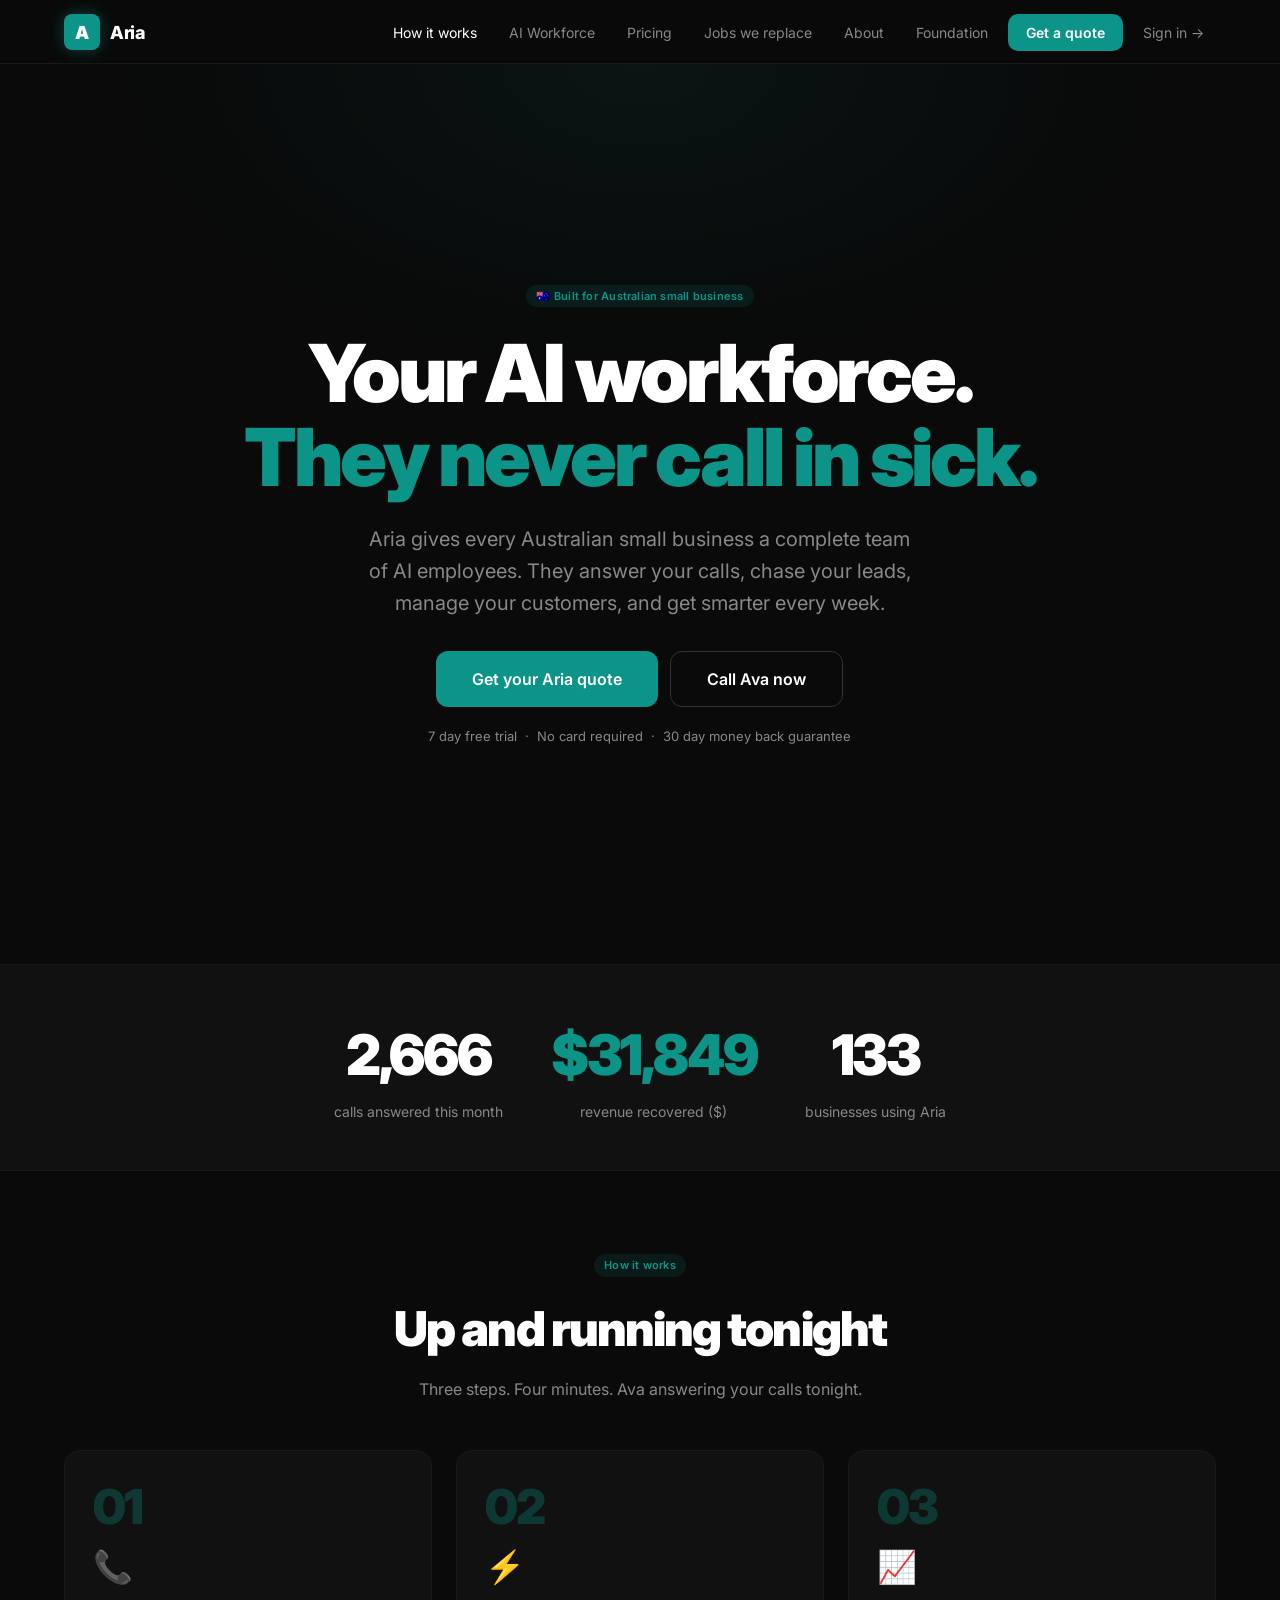
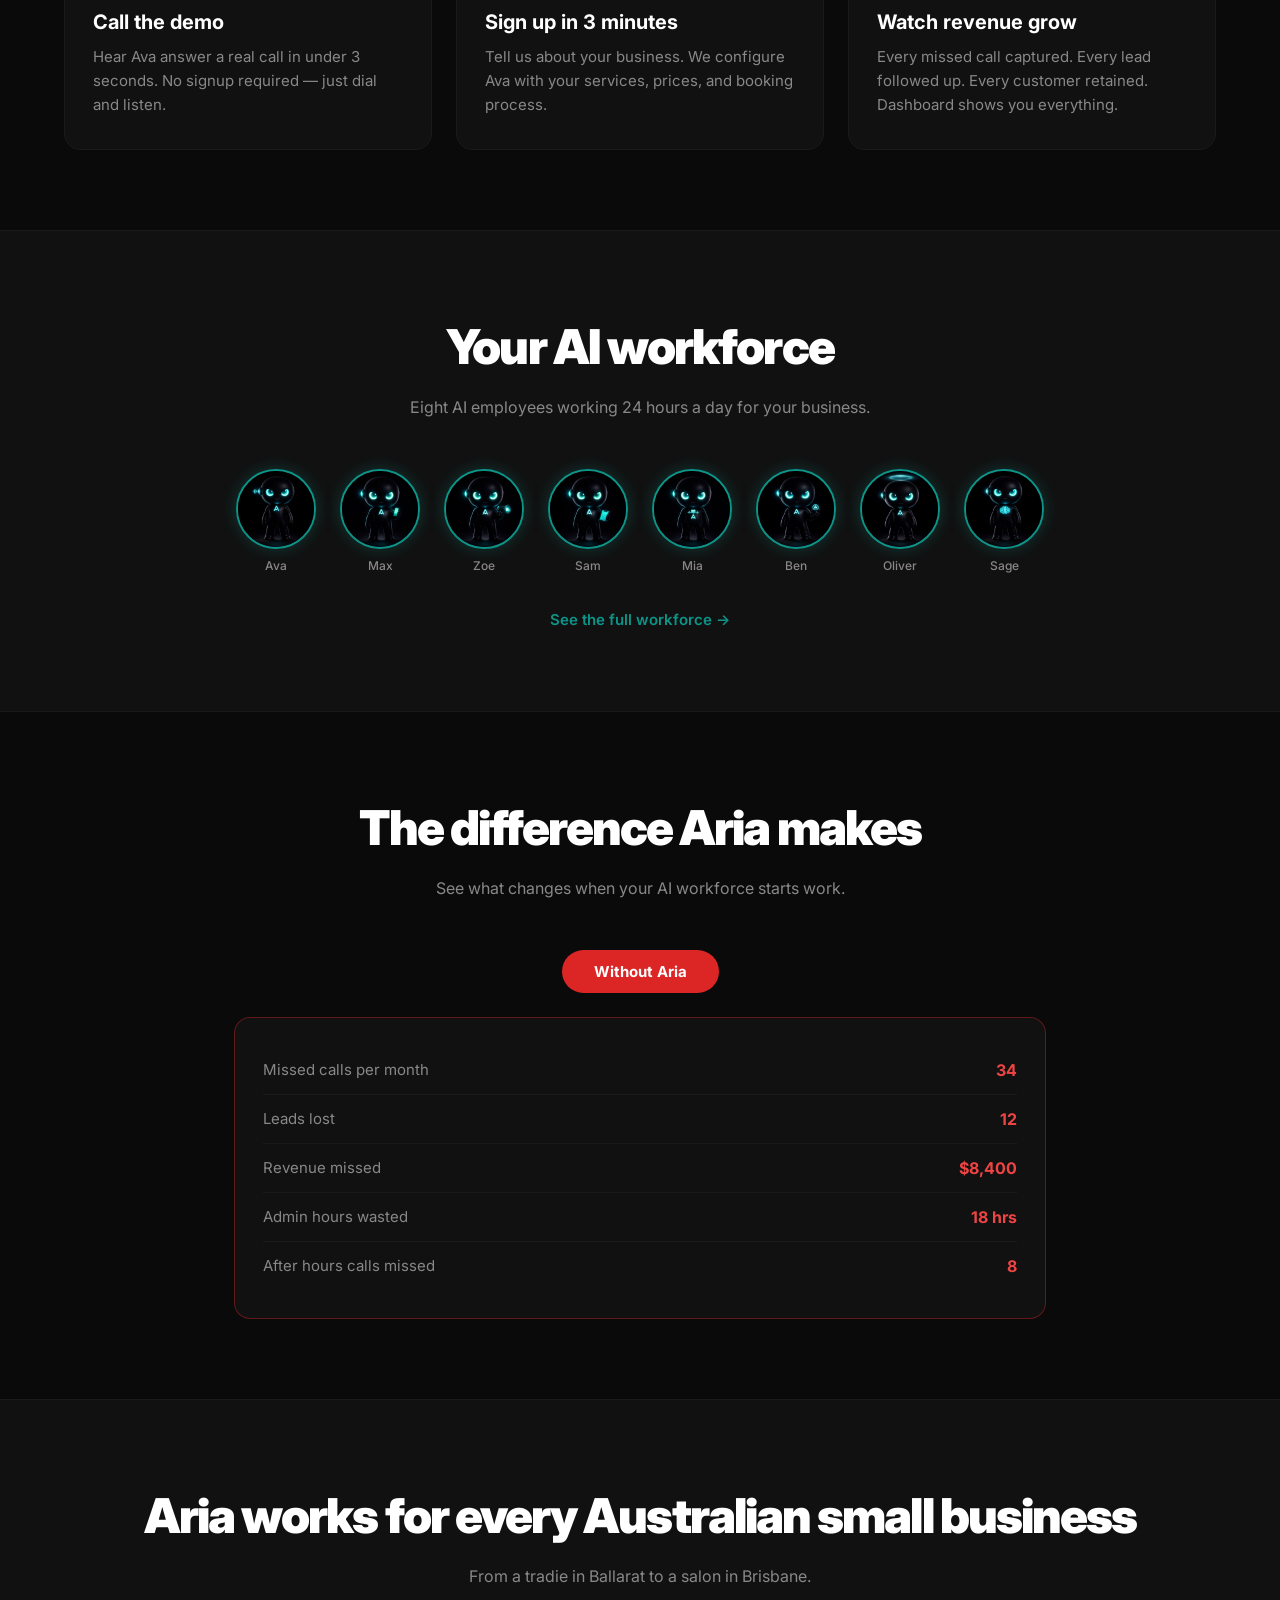
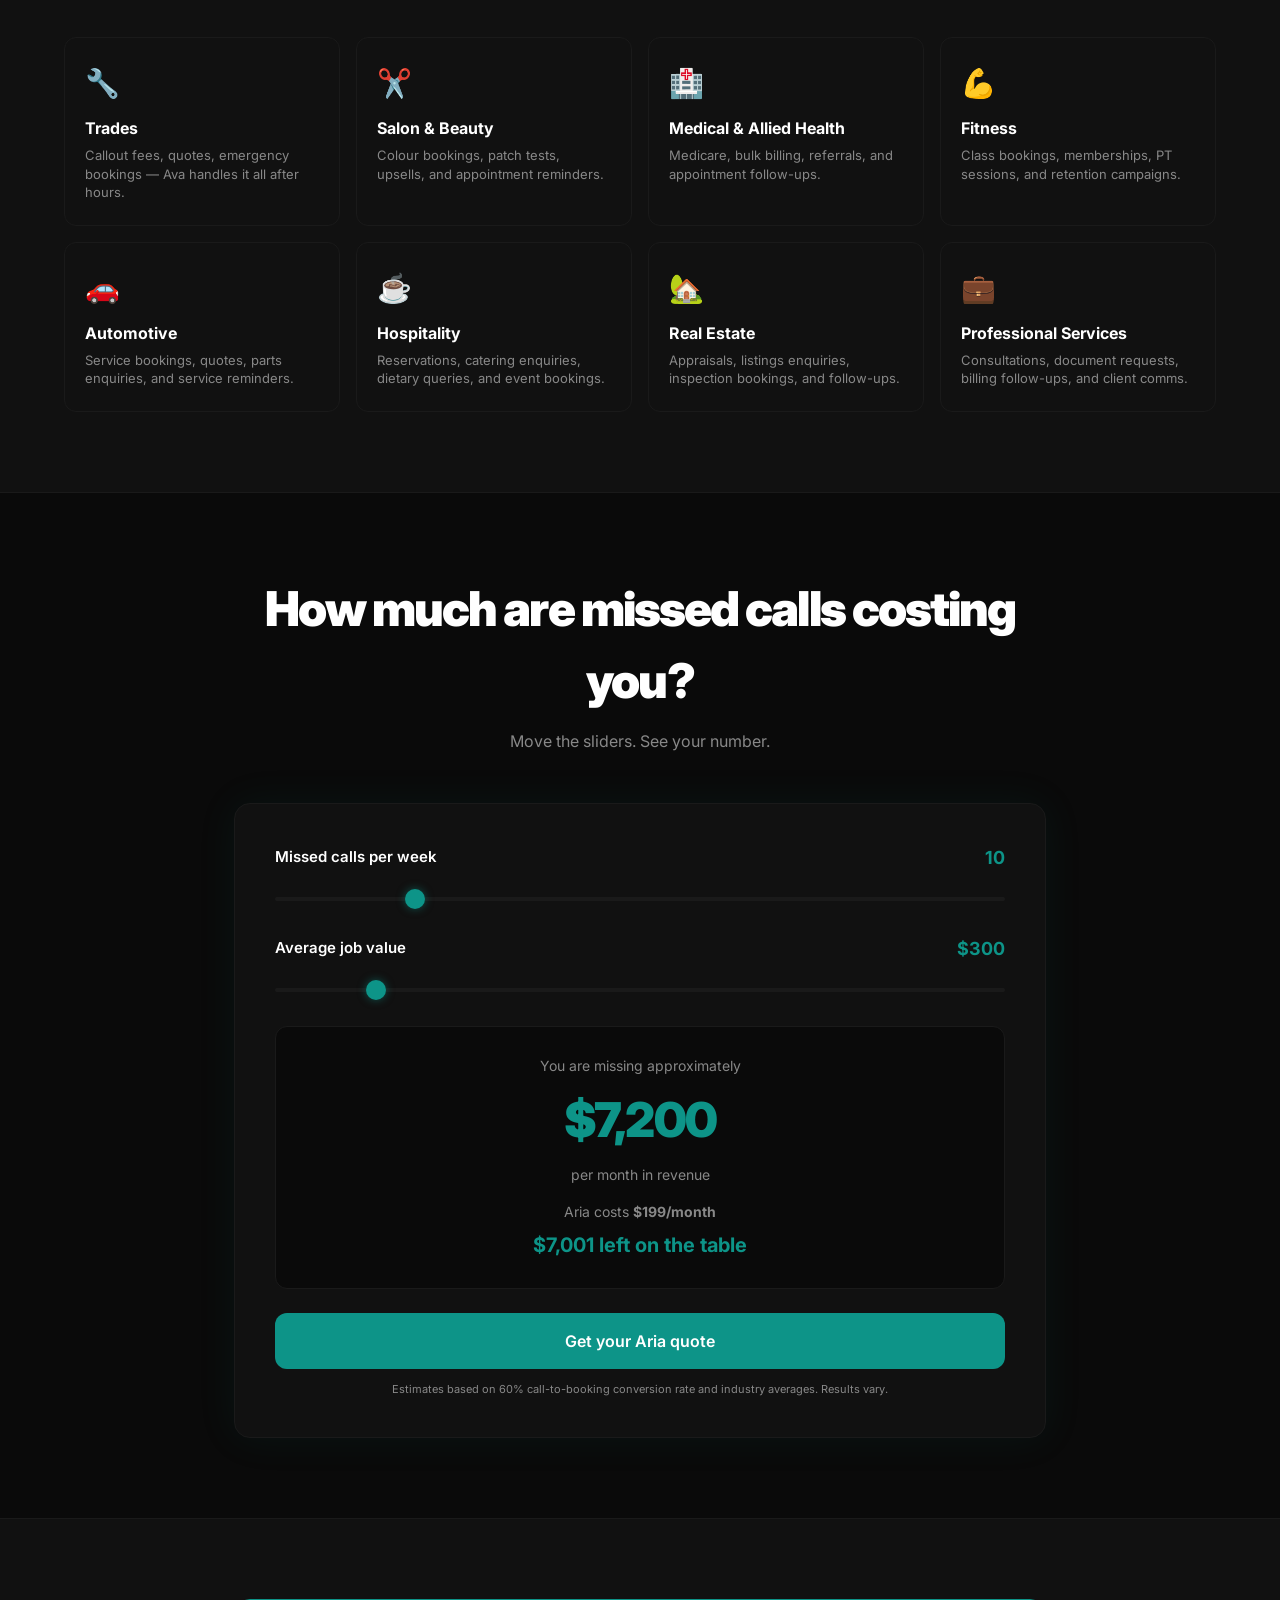
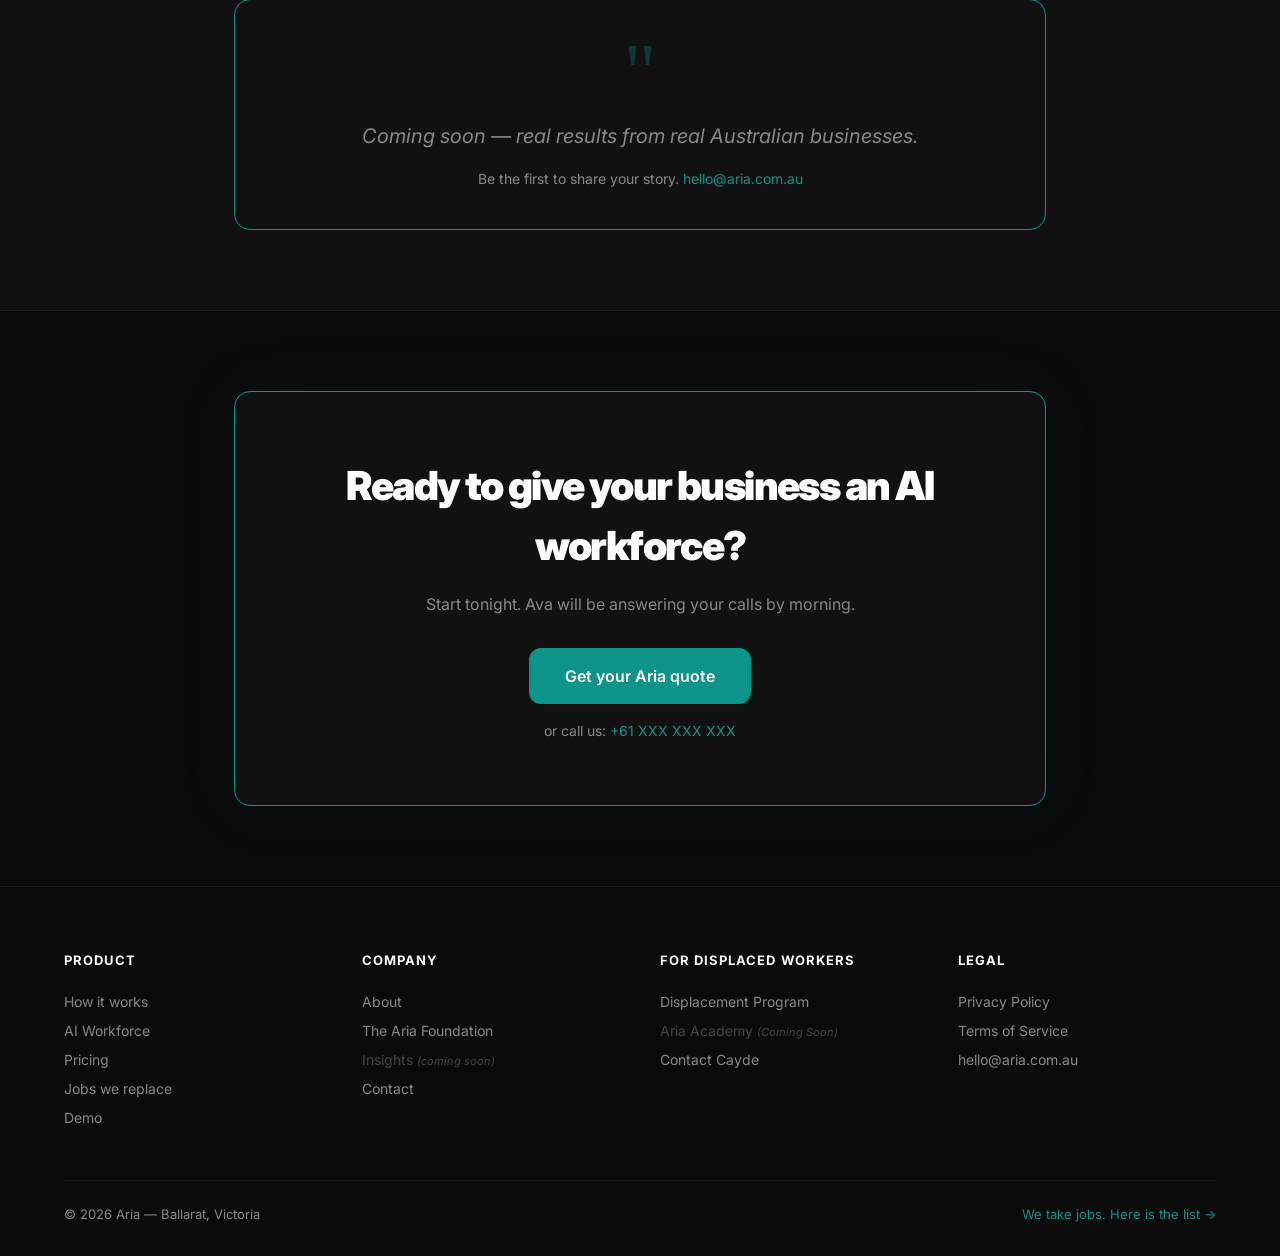
==== commit 8809abcb: "Add quote form, update all CTAs to quote flow - New quote.html: hero, form (name/business/industry/p" ====
--- a/index.html
+++ b/index.html
@@ -36,7 +36,7 @@
           Aria gives every Australian small business a complete team of AI employees. They answer your calls, chase your leads, manage your customers, and get smarter every week.
         </p>
         <div class="hero-actions fade-up delay-300">
-          <a href="https://app.aria.com.au/login" class="btn-primary btn-lg">Start free trial</a>
+          <a href="quote.html" class="btn-primary btn-lg">Get your Aria quote</a>
           <button class="btn-secondary btn-lg" id="demo-modal-btn" aria-haspopup="dialog">Call Ava now</button>
         </div>
         <p class="hero-guarantee fade-up delay-400">
@@ -288,7 +288,7 @@
             <span class="text-teal" style="font-weight:700;font-size:20px;" id="calc-diff">$7,001 left on the table</span>
           </div>
         </div>
-        <a href="https://app.aria.com.au/login" class="btn-primary btn-lg" style="width:100%;text-align:center;margin-top:24px;display:block;">Start your free trial</a>
+        <a href="quote.html" class="btn-primary btn-lg" style="width:100%;text-align:center;margin-top:24px;display:block;">Get your Aria quote</a>
         <p style="color:var(--muted);font-size:11px;margin-top:12px;text-align:center;">Estimates based on 60% call-to-booking conversion rate and industry averages. Results vary.</p>
       </div>
     </div>
@@ -311,7 +311,7 @@
       <div class="cta-card fade-up">
         <h2 class="cta-title">Ready to give your business an AI workforce?</h2>
         <p class="cta-sub">Start tonight. Ava will be answering your calls by morning.</p>
-        <a href="https://app.aria.com.au/login" class="btn-primary btn-lg" style="margin: 0 auto; display: inline-block;">Start your free 7 day trial</a>
+        <a href="quote.html" class="btn-primary btn-lg" style="margin: 0 auto; display: inline-block;">Get your Aria quote</a>
         <p class="cta-phone">or call us: <a href="tel:+61XXXXXXXXX" class="text-teal">+61 XXX XXX XXX</a></p>
       </div>
     </div>
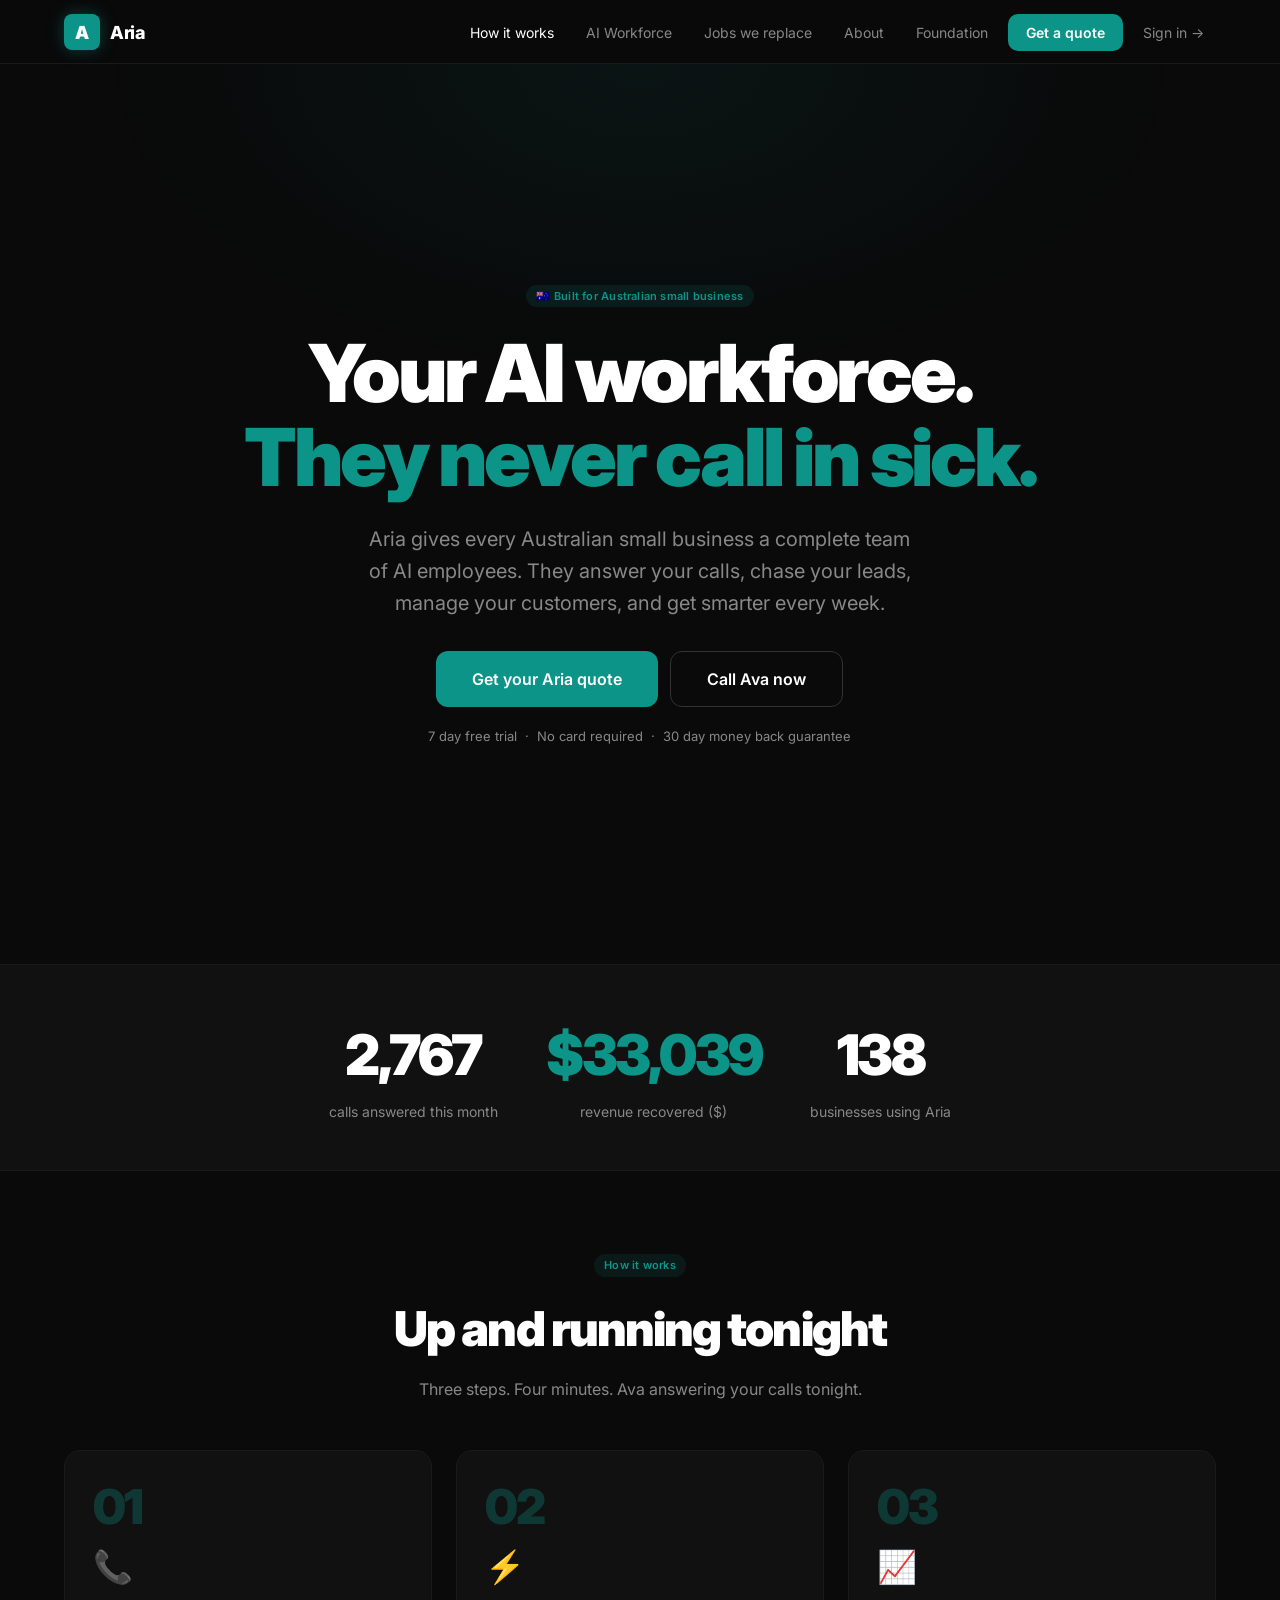
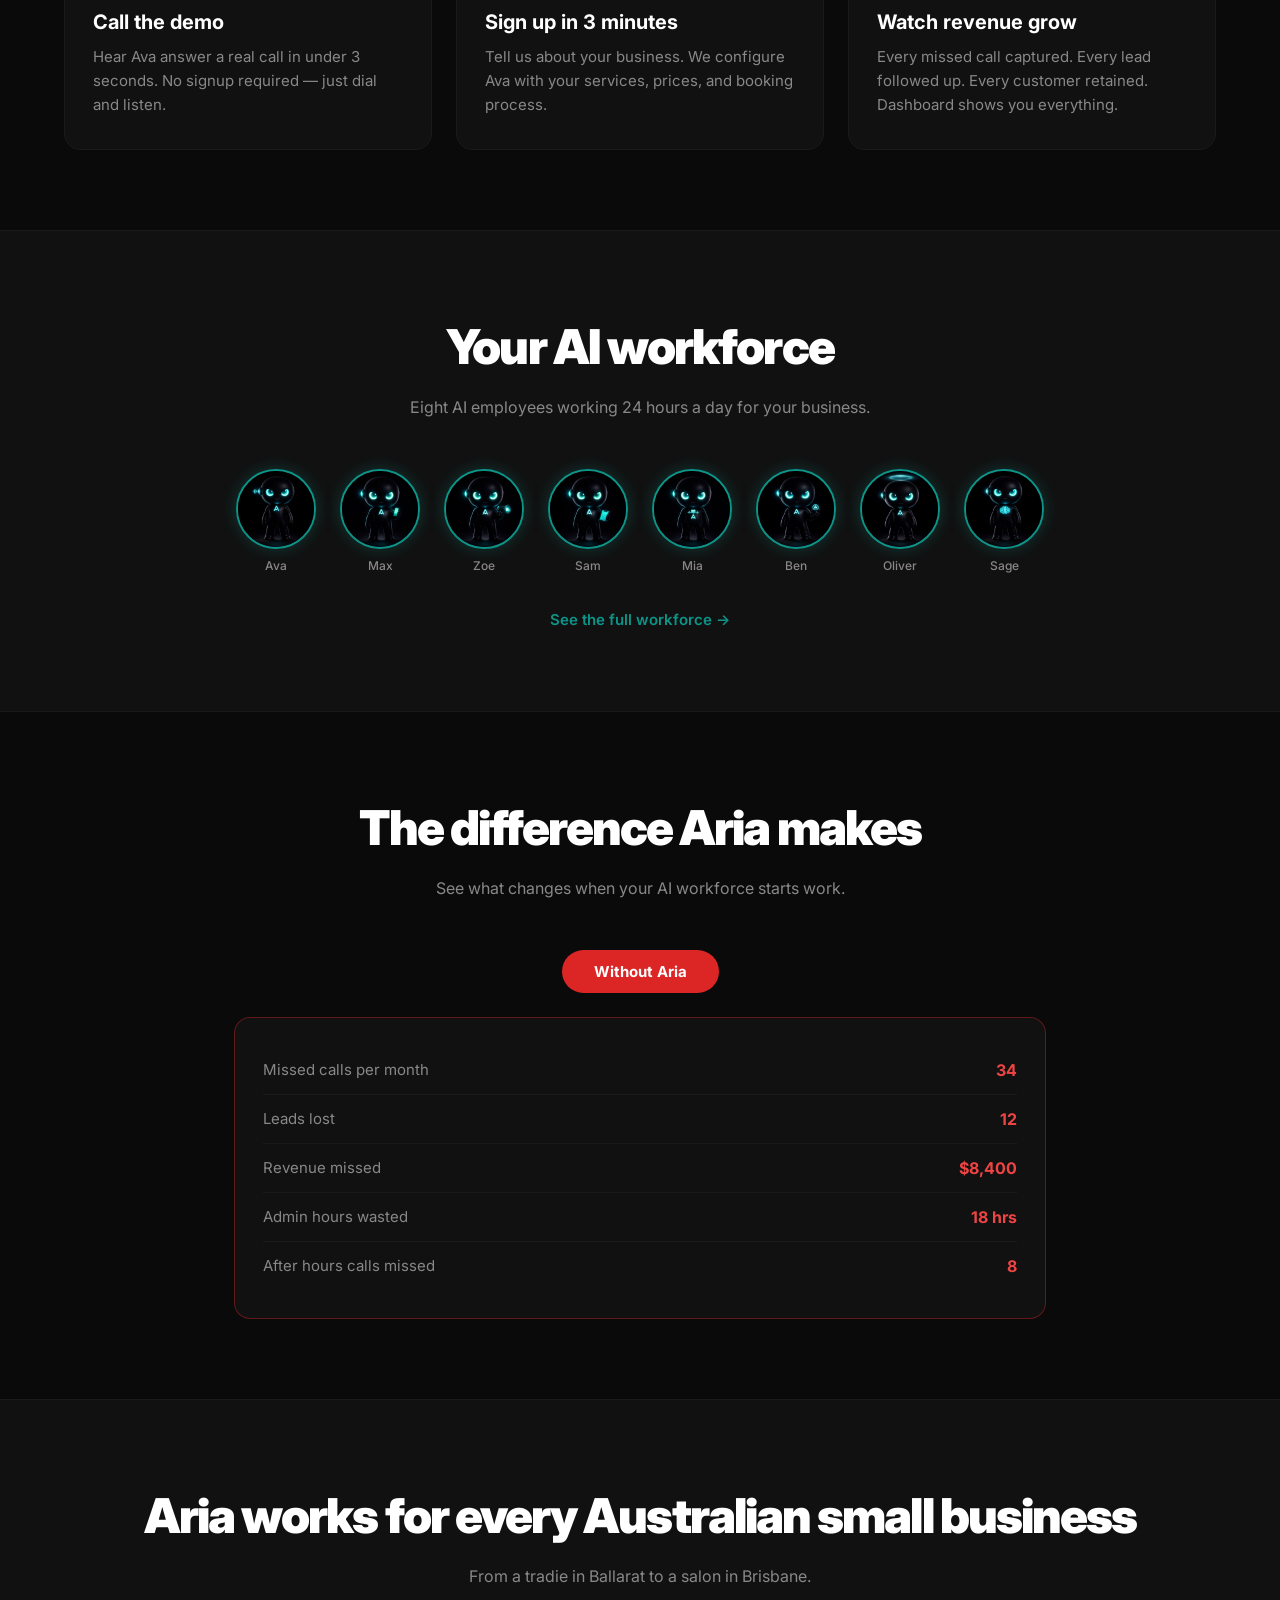
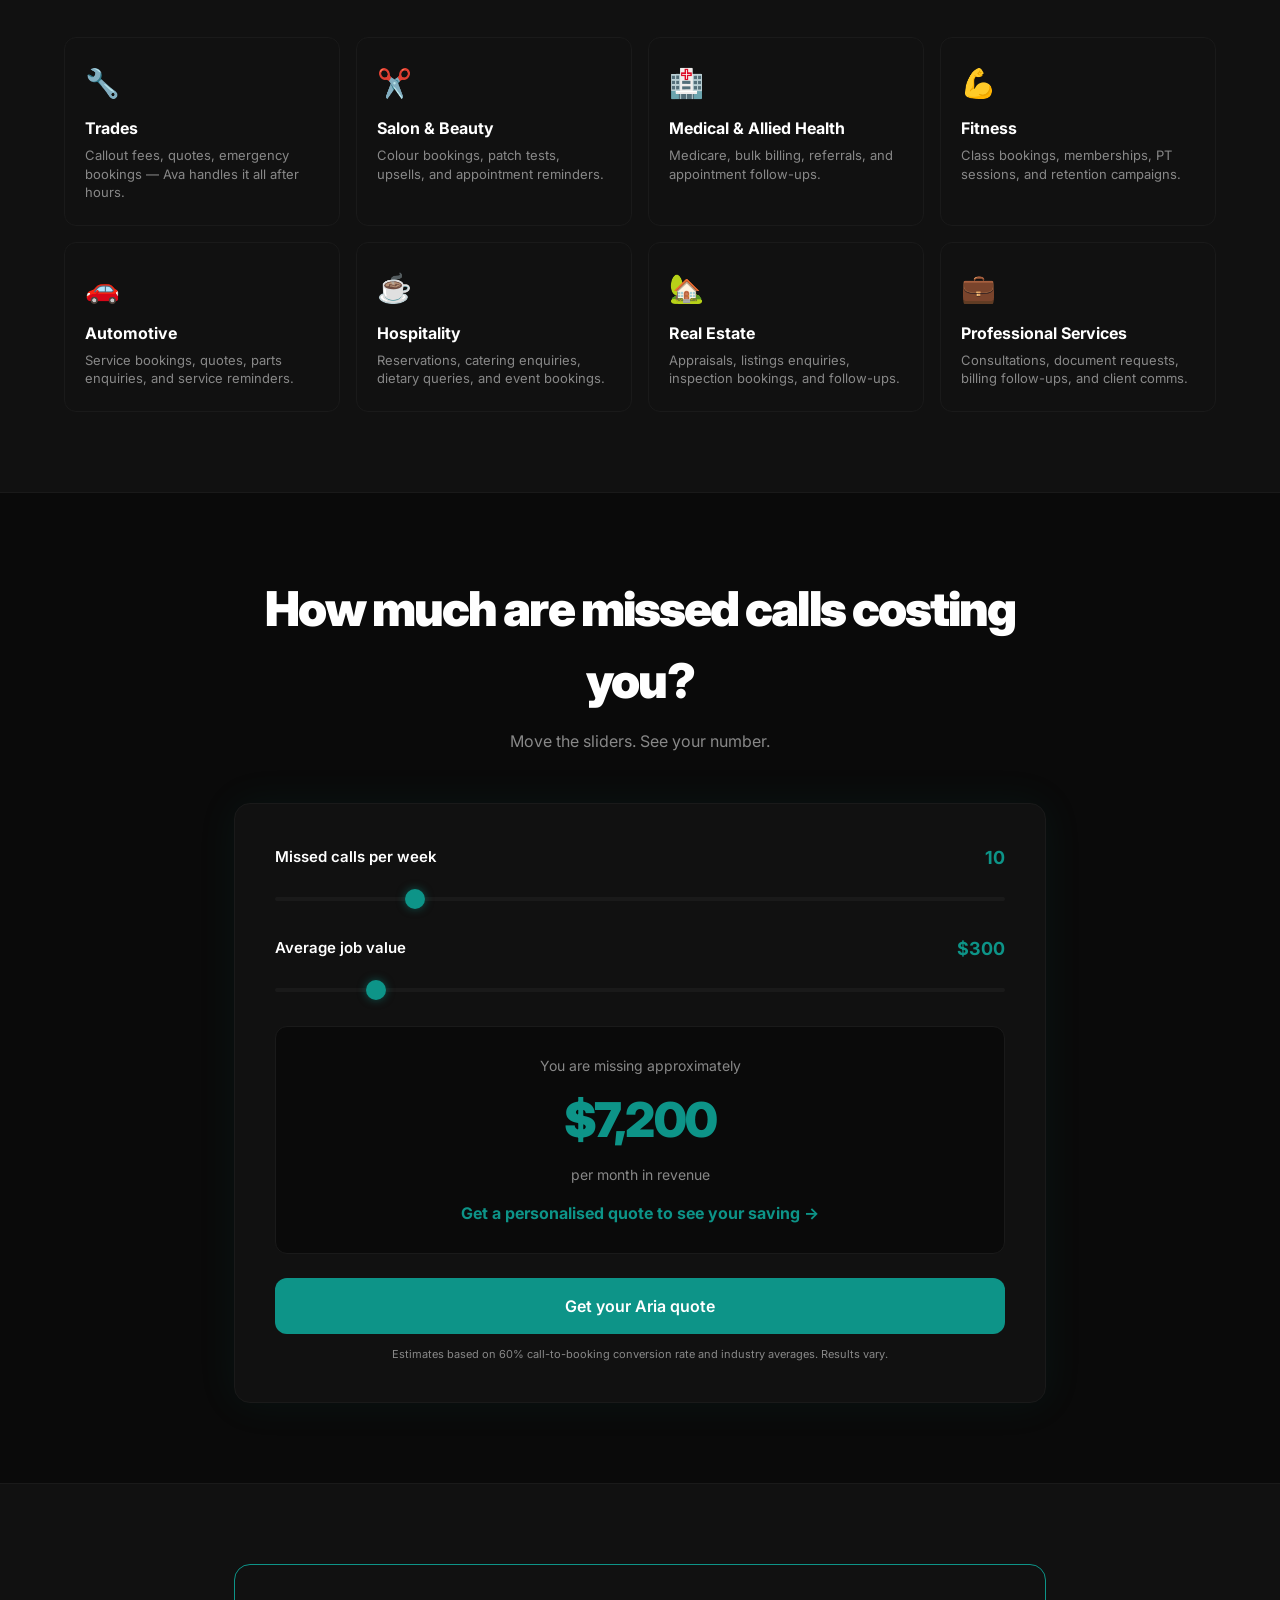
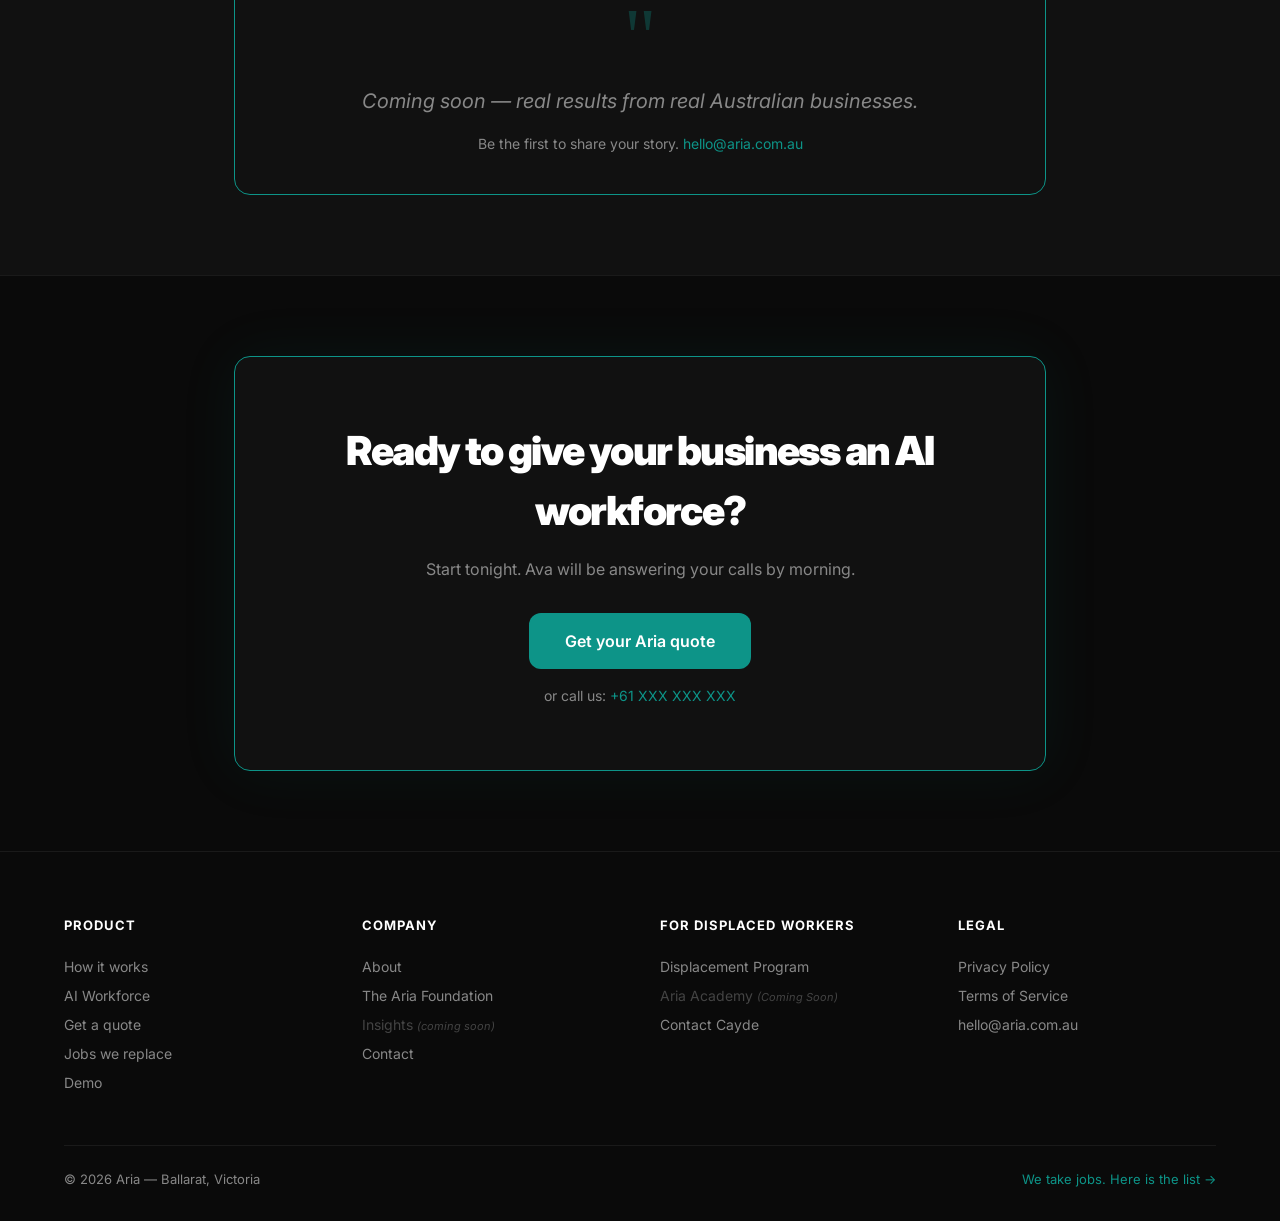
==== commit 95b7bed1: "Simplify quote form, remove all pricing from website - quote.html: reduced to 4 fields (name, phone," ====
--- a/index.html
+++ b/index.html
@@ -4,7 +4,7 @@
   <meta charset="UTF-8">
   <meta name="viewport" content="width=device-width, initial-scale=1.0">
   <title>Aria — Your AI Workforce | Australian Small Business</title>
-  <meta name="description" content="Aria gives every Australian small business a complete team of AI employees. Ava answers your calls 24/7. Max follows up your leads. From $199/month.">
+  <meta name="description" content="Aria gives every Australian small business a complete team of AI employees. Ava answers your calls 24/7. Max follows up your leads. Get a personalised quote today.">
   <meta property="og:title" content="Aria — Your AI Workforce">
   <meta property="og:description" content="Every Australian small business deserves an AI workforce. Start tonight.">
   <meta property="og:type" content="website">
@@ -284,8 +284,7 @@
           <p class="calc-result-number" id="calc-missed">$7,200</p>
           <p class="calc-result-label">per month in revenue</p>
           <div class="calc-comparison">
-            <span>Aria costs <strong>$199/month</strong></span>
-            <span class="text-teal" style="font-weight:700;font-size:20px;" id="calc-diff">$7,001 left on the table</span>
+            <a href="quote.html" class="text-teal" style="font-weight:700;font-size:16px;">Get a personalised quote to see your saving →</a>
           </div>
         </div>
         <a href="quote.html" class="btn-primary btn-lg" style="width:100%;text-align:center;margin-top:24px;display:block;">Get your Aria quote</a>
